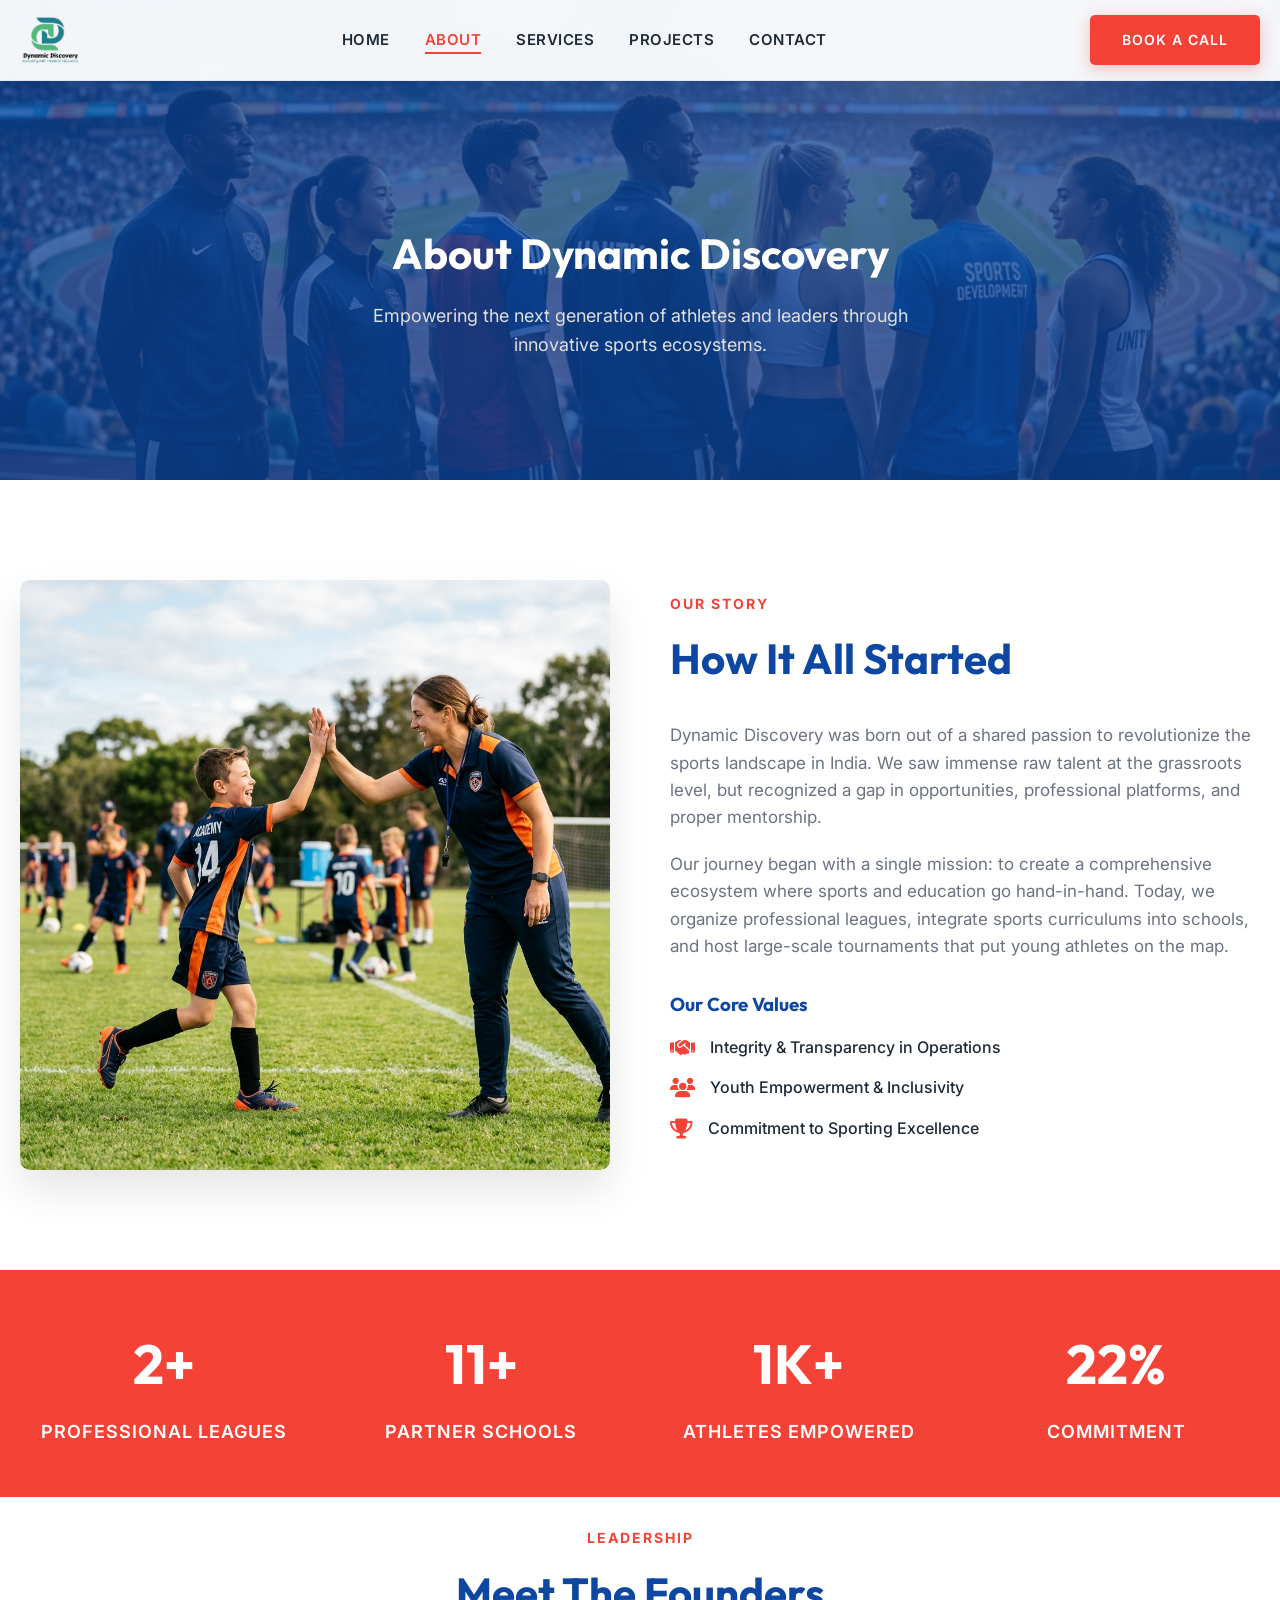
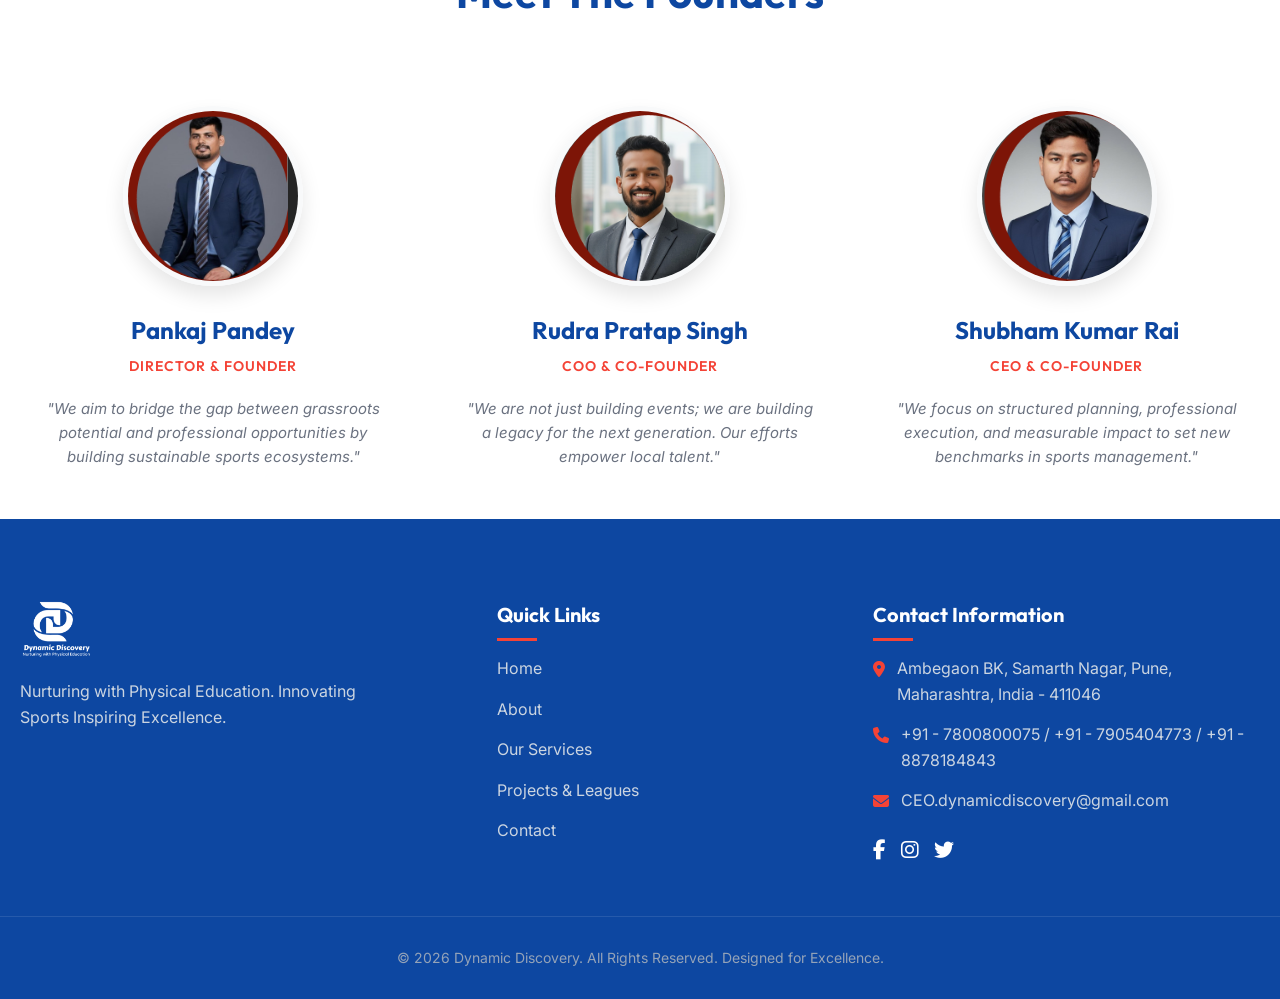
==== about.html @ e7378506 "update" ====
<!DOCTYPE html>
<html lang="en">
<head>
<meta charset="UTF-8">
<meta name="viewport" content="width=device-width, initial-scale=1.0">
<title>About</title>

<link rel="preconnect" href="https://fonts.googleapis.com">
<link rel="preconnect" href="https://fonts.gstatic.com" crossorigin>
<link href="https://fonts.googleapis.com/css2?family=Montserrat:wght@600;700;800&family=Poppins:wght@300;400;500;600;700&display=swap" rel="stylesheet">
<link rel="stylesheet" href="https://cdnjs.cloudflare.com/ajax/libs/font-awesome/6.5.1/css/all.min.css">
<link rel="stylesheet" href="assets/css/style.css">
<link rel="stylesheet" href="assets/css/responsive.css">

<link rel="stylesheet" href="assets/css/about.css">
</head>
<body>


<header class="main-header">
    <div class="container">
        <div class="logo">
            <a href="index.html">
                <img src="assets/images/dynamiclogo.png.png" alt="Dynamic Discovery Logo">
            </a>
        </div>
        <div class="mobile-toggle"><i class="fa-solid fa-bars"></i></div>
        <nav class="navbar">
            <ul>
                <li><a href="index.html">Home</a></li>
                <li><a href="about.html">About</a></li>
                <li><a href="services.html">Services</a></li>
                <li><a href="projects.html">Projects</a></li>
                <li><a href="contact.html">Contact</a></li>
            </ul>
        </nav>

        <div class="header-action">
            <a href="contact.html" class="primary-btn">Book a Call</a>
        </div>

        <div class="mobile-toggle">
            <i class="fa-solid fa-bars"></i>
        </div>
    </div>
</header>


<section class="inner-banner" style="background: url('assets/images/about_hero_bg_1779869001483.png') center/cover no-repeat; position: relative; padding: 220px 0 120px;">
    <div style="position: absolute; top:0; left:0; width:100%; height:100%; background: rgba(13, 71, 161, 0.75);"></div>
    <div class="container" style="position: relative; z-index: 1;">
        <h1 style="color: #fff;">About Dynamic Discovery</h1>
        <p style="color: #e0e0e0; font-size: 18px; max-width: 600px; margin: auto;">Empowering the next generation of athletes and leaders through innovative sports ecosystems.</p>
    </div>
</section>

<section class="dual-section" id="story">
    <div class="container">
        <div class="grid-2">
            <div class="dual-image">
                <img src="assets/images/about_story_1779869288418.png" alt="Our Story">
            </div>
            <div class="dual-content">
                <div class="section-title left">
                    <span>Our Story</span>
                    <h2>How It All Started</h2>
                </div>
                <p>Dynamic Discovery was born out of a shared passion to revolutionize the sports landscape in India. We saw immense raw talent at the grassroots level, but recognized a gap in opportunities, professional platforms, and proper mentorship.</p>
                <p>Our journey began with a single mission: to create a comprehensive ecosystem where sports and education go hand-in-hand. Today, we organize professional leagues, integrate sports curriculums into schools, and host large-scale tournaments that put young athletes on the map.</p>
                
                <h3 style="margin-top: 30px; font-family: 'Outfit', sans-serif; color: var(--secondary); margin-bottom: 15px;">Our Core Values</h3>
                <ul class="list-check">
                    <li><i class="fa-solid fa-handshake"></i> Integrity & Transparency in Operations</li>
                    <li><i class="fa-solid fa-users"></i> Youth Empowerment & Inclusivity</li>
                    <li><i class="fa-solid fa-trophy"></i> Commitment to Sporting Excellence</li>
                </ul>
            </div>
        </div>
    </div>
</section>

<section class="section-padding" style="background: var(--primary); color: #fff;">
    <div class="container">
        <div class="grid-4" style="text-align: center;">
            <div style="padding: 20px;">
                <h2 style="color: #fff; font-size: 55px; margin-bottom: 10px;">10+</h2>
                <p style="font-size: 18px; font-weight: 600; color: #fff; text-transform: uppercase; letter-spacing: 1px;">Professional Leagues</p>
            </div>
            <div style="padding: 20px;">
                <h2 style="color: #fff; font-size: 55px; margin-bottom: 10px;">50+</h2>
                <p style="font-size: 18px; font-weight: 600; color: #fff; text-transform: uppercase; letter-spacing: 1px;">Partner Schools</p>
            </div>
            <div style="padding: 20px;">
                <h2 style="color: #fff; font-size: 55px; margin-bottom: 10px;">5K+</h2>
                <p style="font-size: 18px; font-weight: 600; color: #fff; text-transform: uppercase; letter-spacing: 1px;">Athletes Empowered</p>
            </div>
            <div style="padding: 20px;">
                <h2 style="color: #fff; font-size: 55px; margin-bottom: 10px;">100%</h2>
                <p style="font-size: 18px; font-weight: 600; color: #fff; text-transform: uppercase; letter-spacing: 1px;">Commitment</p>
            </div>
        </div>
    </div>
</section>

<section class="section-padding bg-gray">
    <div class="container">
        <div class="section-title">
            <span>Leadership</span>
            <h2>Meet The Founders</h2>
        </div>
        <div class="grid-3">
            <div class="founder-card">
                <img src="assets/images/pankajpandey.jpg" alt="Pankaj Pandey">
                <h3>Pankaj Pandey</h3>
                <h4>Director & Founder</h4>
                <p>"We aim to bridge the gap between grassroots potential and professional opportunities by building sustainable sports ecosystems."</p>
            </div>
            <div class="founder-card">
                <img src="assets/images/rudrapratapsingh.jpg" alt="Rudra Pratap Singh">
                <h3>Rudra Pratap Singh</h3>
                <h4>COO & Co-Founder</h4>
                <p>"We are not just building events; we are building a legacy for the next generation. Our efforts empower local talent."</p>
            </div>
            <div class="founder-card">
                <img src="assets/images/shubhamkumarrai.jpg" alt="Shubham Kumar Rai">
                <h3>Shubham Kumar Rai</h3>
                <h4>CEO & Co-Founder</h4>
                <p>"We focus on structured planning, professional execution, and measurable impact to set new benchmarks in sports management."</p>
            </div>
        </div>
    </div>
</section>


<footer class="main-footer">
    <div class="container">
        <div class="grid-3">
            <div class="footer-box">
                <img src="assets/images/dynamiclogo.png.png" alt="Dynamic Discovery" style="height: 60px; filter: brightness(0) invert(1); margin-bottom: 20px;">
                <p>Nurturing with Physical Education. Innovating Sports Inspiring Excellence.</p>
            </div>

            <div class="footer-box" style="padding-left: 50px;">
                <h3>Quick Links</h3>
                <ul>
                    <li><a href="index.html">Home</a></li>
                    <li><a href="about.html">About</a></li>
                    <li><a href="services.html">Our Services</a></li>
                    <li><a href="projects.html">Projects & Leagues</a></li>
                    <li><a href="contact.html">Contact</a></li>
                </ul>
            </div>

            <div class="footer-box">
                <h3>Contact Information</h3>
                <p><i class="fa-solid fa-location-dot"></i> Ambegaon BK, Samarth Nagar, Pune, Maharashtra, India - 411046</p>
                <p><i class="fa-solid fa-phone"></i> +91 - 7800800075 / +91 - 7905404773 / +91 - 8878184843</p>
                <p><i class="fa-solid fa-envelope"></i> CEO.dynamicdiscovery@gmail.com</p>

                <div style="display: flex; gap: 15px; margin-top: 20px;">
                    <a href="#" style="color: #fff; font-size: 20px;"><i class="fa-brands fa-facebook-f"></i></a>
                    <a href="#" style="color: #fff; font-size: 20px;"><i class="fa-brands fa-instagram"></i></a>
                    <a href="#" style="color: #fff; font-size: 20px;"><i class="fa-brands fa-twitter"></i></a>
                </div>
            </div>
        </div>
    </div>
    <div class="footer-bottom">
        <p>&copy; 2026 Dynamic Discovery. All Rights Reserved. Designed for Excellence.</p>
    </div>
</footer>

<script src="assets/js/main.js"></script>


</body>
</html>
---- assets/css/style.css ----
@import url('https://fonts.googleapis.com/css2?family=Outfit:wght@300;400;500;600;700;800&family=Inter:wght@300;400;500;600&display=swap');

:root {
    --primary: #f44336; /* Energetic red/orange */
    --secondary: #0d47a1; /* Deep navy */
    --bg-light: #ffffff;
    --bg-gray: #f8f9fa;
    --text-dark: #1f2937;
    --text-muted: #6b7280;
    --border-color: #e5e7eb;
}

* {
    margin: 0;
    padding: 0;
    box-sizing: border-box;
}

body {
    font-family: 'Inter', sans-serif;
    background: var(--bg-light);
    color: var(--text-dark);
    overflow-x: hidden;
    line-height: 1.6;
}

h1, h2, h3, h4, h5, h6 {
    font-family: 'Outfit', sans-serif;
    font-weight: 700;
    color: var(--secondary);
}

a {
    text-decoration: none;
    color: inherit;
    transition: 0.3s;
}

ul {
    list-style: none;
}

img {
    max-width: 100%;
    display: block;
}

.container {
    width: 100%;
    max-width: 1300px;
    margin: auto;
    padding: 0 20px;
}

.section-padding {
    padding: 30px 0;
}

/* Header */
.main-header {
    position: fixed;
    top: 0;
    left: 0;
    width: 100%;
    z-index: 1000;
    padding: 15px 0;
    background: rgba(255, 255, 255, 0.95);
    backdrop-filter: blur(10px);
    border-bottom: 1px solid var(--border-color);
    box-shadow: 0 2px 10px rgba(0,0,0,0.05);
    transition: all 0.3s ease;
}

.main-header .container {
    display: flex;
    justify-content: space-between;
    align-items: center;
}

.logo img {
    height: 50px;
    width: auto;
    max-width: 250px;
    object-fit: contain;
}

.mobile-toggle {
    display: none;
}

.navbar ul {
    display: flex;
    gap: 35px;
}

.navbar ul li a {
    font-size: 15px;
    font-weight: 600;
    text-transform: uppercase;
    letter-spacing: 0.5px;
    color: var(--text-dark);
    position: relative;
    padding-bottom: 5px;
}

.navbar ul li a::after {
    content: '';
    position: absolute;
    bottom: 0;
    left: 0;
    width: 0%;
    height: 2px;
    background: var(--primary);
    transition: 0.3s;
}

.navbar ul li a:hover::after, .navbar ul li a.active::after {
    width: 100%;
}
.navbar ul li a:hover, .navbar ul li a.active {
    color: var(--primary);
}

/* Buttons */
.primary-btn {
    background: var(--primary);
    color: #fff;
    padding: 14px 32px;
    border-radius: 5px;
    display: inline-block;
    font-weight: 600;
    text-transform: uppercase;
    letter-spacing: 1px;
    font-size: 14px;
    box-shadow: 0 4px 15px rgba(244, 67, 54, 0.3);
}
.primary-btn:hover {
    background: #d32f2f;
    transform: translateY(-2px);
    color: #fff;
}

.secondary-btn {
    background: transparent;
    border: 2px solid var(--primary);
    color: var(--primary);
    padding: 12px 32px;
    border-radius: 5px;
    display: inline-block;
    font-weight: 600;
    text-transform: uppercase;
    letter-spacing: 1px;
    font-size: 14px;
}
.secondary-btn:hover {
    background: var(--primary);
    color: #fff;
}

/* Hero Section */
.hero-section {
    min-height: 90vh;
    display: flex;
    align-items: center;
    position: relative;
    padding-top: 80px;
    background: url('../images/sports_banner.png') center/cover no-repeat;
}
.hero-overlay {
    position: absolute;
    top: 0; left: 0; width: 100%; height: 100%;
    background: linear-gradient(to right, rgba(255,255,255,0.98) 0%, rgba(255,255,255,0.75) 45%, transparent 100%);
}

.hero-content {
    position: relative;
    z-index: 1;
    max-width: 650px;
    animation: fadeInUp 1s ease;
}

.hero-content .subtitle {
    color: var(--primary);
    font-size: 14px;
    letter-spacing: 2px;
    text-transform: uppercase;
    font-weight: 700;
    margin-bottom: 15px;
    display: block;
}

.hero-content h1 {
    font-size: 65px;
    line-height: 1.1;
    margin-bottom: 25px;
    color: var(--secondary);
}

.hero-content p {
    font-size: 18px;
    color: var(--text-dark);
    margin-bottom: 35px;
    font-weight: 400;
}

.hero-buttons {
    display: flex;
    gap: 15px;
}

/* Marquee Section */
.marquee-container {
    background: var(--secondary);
    color: #fff;
    padding: 20px 0;
    overflow: hidden;
    display: flex;
    white-space: nowrap;
    position: relative;
}
.marquee-content {
    display: flex;
    animation: marqueeScroll 20s linear infinite;
    align-items: center;
}
.marquee-content span {
    font-size: 20px;
    font-family: 'Outfit', sans-serif;
    font-weight: 600;
    text-transform: uppercase;
    margin: 0 30px;
    display: flex;
    align-items: center;
}
.marquee-content span::after {
    content: '•';
    color: var(--primary);
    margin-left: 60px;
    font-size: 30px;
    line-height: 0;
}
@keyframes marqueeScroll {
    0% { transform: translateX(0); }
    100% { transform: translateX(-50%); }
}

/* Section Titles */
.section-title {
    text-align: center;
    margin-bottom: 60px;
}
.section-title.left {
    text-align: left;
    margin-bottom: 30px;
}
.section-title span {
    color: var(--primary);
    font-size: 14px;
    text-transform: uppercase;
    letter-spacing: 2px;
    font-weight: 700;
    display: block;
    margin-bottom: 10px;
}
.section-title h2 {
    font-size: 42px;
    color: var(--secondary);
}

/* Grids */
.grid-2 { display: grid; grid-template-columns: 1fr 1fr; gap: 60px; align-items: center; }
.grid-3 { display: grid; grid-template-columns: repeat(3, 1fr); gap: 40px; }
.grid-4 { display: grid; grid-template-columns: repeat(4, 1fr); gap: 30px; }

/* Dual Container Styling (Alternating) */
.dual-section {
    padding: 100px 0;
}
.dual-section.bg-gray {
    background: var(--bg-gray);
}
.dual-content p {
    color: var(--text-muted);
    font-size: 17px;
    margin-bottom: 20px;
}
.dual-image img {
    border-radius: 10px;
    box-shadow: 0 20px 40px rgba(0,0,0,0.1);
    transition: 0.4s;
}
.dual-image img:hover {
    transform: scale(1.02);
}
.list-check li {
    margin-bottom: 15px;
    font-size: 16px;
    display: flex;
    align-items: center;
    gap: 15px;
    color: var(--text-dark);
    font-weight: 500;
}
.list-check li i {
    color: var(--primary);
    font-size: 20px;
}

/* Cards (Events & Services) */
.service-card {
    background: #fff;
    padding: 40px 30px;
    border-radius: 10px;
    border: 1px solid var(--border-color);
    text-align: center;
    transition: 0.3s;
}
.service-card:hover {
    box-shadow: 0 15px 30px rgba(0,0,0,0.08);
    transform: translateY(-5px);
    border-color: transparent;
}
.service-card i {
    font-size: 45px;
    color: var(--primary);
    margin-bottom: 25px;
}
.service-card h3 {
    font-size: 22px;
    margin-bottom: 15px;
}
.service-card p {
    color: var(--text-muted);
    font-size: 15px;
}

/* Event / Project Cards */
.event-card {
    background: #fff;
    border-radius: 10px;
    overflow: hidden;
    box-shadow: 0 10px 20px rgba(0,0,0,0.05);
    transition: 0.3s;
    display: flex;
    flex-direction: column;
}
.event-card:hover {
    box-shadow: 0 15px 35px rgba(0,0,0,0.1);
    transform: translateY(-5px);
}
.event-img {
    height: 250px;
    width: 100%;
    object-fit: cover;
}
.event-content {
    padding: 30px;
    border: 1px solid var(--border-color);
    border-top: none;
    border-radius: 0 0 10px 10px;
    flex-grow: 1;
}
.tag-badge {
    display: inline-block;
    padding: 5px 15px;
    background: rgba(244, 67, 54, 0.1);
    color: var(--primary);
    border-radius: 50px;
    font-size: 12px;
    font-weight: 700;
    text-transform: uppercase;
    margin-bottom: 15px;
}
.event-content h3 {
    font-size: 22px;
    margin-bottom: 10px;
}
.event-content p {
    color: var(--text-muted);
    font-size: 15px;
}

/* Founders */
.founder-card {
    text-align: center;
    transition: 0.3s ease;
    padding: 20px;
    border-radius: 15px;
}
.founder-card:hover {
    background: #ffffff;
    box-shadow: 0 15px 35px rgba(0,0,0,0.05);
    transform: translateY(-5px);
}
.founder-card img {
    width: 180px;
    height: 180px;
    border-radius: 50%;
    object-fit: cover;
    margin: 0 auto 25px;
    border: 5px solid var(--bg-gray);
    box-shadow: 0 10px 20px rgba(0,0,0,0.1);
    transition: all 0.4s cubic-bezier(0.175, 0.885, 0.32, 1.275);
}
.founder-card:hover img {
    transform: scale(1.1);
    border-color: var(--primary);
    box-shadow: 0 15px 30px rgba(244, 67, 54, 0.2);
}
.founder-card h3 {
    font-size: 24px;
    margin-bottom: 5px;
}
.founder-card h4 {
    color: var(--primary);
    font-size: 14px;
    text-transform: uppercase;
    letter-spacing: 1px;
    margin-bottom: 20px;
    font-weight: 600;
}
.founder-card p {
    font-size: 15px;
    color: var(--text-muted);
    font-style: italic;
}

/* Footer */
.main-footer {
    background: var(--secondary);
    color: #fff;
    padding: 80px 0 30px;
}
.footer-box h3 {
    font-size: 20px;
    color: #fff;
    margin-bottom: 25px;
    position: relative;
    display: inline-block;
}
.footer-box h3::after {
    content: '';
    position: absolute;
    bottom: -10px;
    left: 0;
    width: 40px;
    height: 3px;
    background: var(--primary);
}
.footer-box p {
    color: #cbd5e1;
    margin-bottom: 15px;
    display: flex;
    align-items: flex-start;
    gap: 12px;
}
.footer-box p i {
    color: var(--primary);
    margin-top: 5px;
}
.footer-box ul li {
    margin-bottom: 15px;
}
.footer-box ul li a {
    color: #cbd5e1;
}
.footer-box ul li a:hover {
    color: var(--primary);
    padding-left: 5px;
}

/* Newsletter Input */
.newsletter-input {
    display: flex;
    margin-top: 20px;
}
.newsletter-input input {
    width: 100%;
    padding: 12px 15px;
    border: none;
    border-radius: 5px 0 0 5px;
    font-family: inherit;
    outline: none;
}
.newsletter-input button {
    background: var(--primary);
    color: #fff;
    border: none;
    padding: 0 20px;
    border-radius: 0 5px 5px 0;
    cursor: pointer;
    font-weight: 600;
    transition: 0.3s;
}
.newsletter-input button:hover {
    background: #d32f2f;
}

.footer-bottom {
    text-align: center;
    padding-top: 30px;
    margin-top: 50px;
    border-top: 1px solid rgba(255,255,255,0.1);
    color: #94a3b8;
    font-size: 14px;
}

/* Inner Banner */
.inner-banner {
    padding: 180px 0 0px;
    background: var(--bg-gray);
    text-align: center;
}
.inner-banner h1 {
    font-size: 55px;
    color: var(--secondary);
    margin-bottom: 15px;
}
.inner-banner p {
    color: var(--text-muted);
    font-size: 18px;
    max-width: 600px;
    margin: 0 auto;
}

/* Contact Page Enhancements */
.form-control {
    width: 100%;
    padding: 15px 20px;
    background: #fff;
    border: 1px solid var(--border-color);
    border-radius: 5px;
    color: var(--text-dark);
    font-family: inherit;
    font-size: 15px;
    transition: 0.3s;
}
.form-control:focus {
    outline: none;
    border-color: var(--primary);
    box-shadow: 0 0 0 3px rgba(244, 67, 54, 0.1);
}

@keyframes fadeInUp {
    from { opacity: 0; transform: translateY(30px); }
    to { opacity: 1; transform: translateY(0); }
}
---- assets/css/responsive.css ----
/* Large Desktops */
@media (min-width: 1920px) {
    .container {
        max-width: 1600px;
    }
    .hero-content h1 {
        font-size: 95px;
    }
}

/* Laptops & Small Desktops */
@media (max-width: 1366px) {
    .hero-content h1 {
        font-size: 60px;
    }
    .section-title h2,
    .about-content h2,
    .inner-banner h1 {
        font-size: 42px;
    }
}

/* Tablets (iPad Pro / iPad) */
@media (max-width: 1024px) {
    .grid-4, .grid-3 {
        grid-template-columns: repeat(2, 1fr);
    }
    .grid-2 {
        gap: 30px;
    }
    .hero-content h1 {
        font-size: 50px;
    }
    .dual-section {
        padding: 60px 0;
    }
    .footer-box {
        padding-left: 0 !important;
    }
    /* Let header stack if it runs out of space */
    .navbar ul {
        gap: 20px;
    }
}

/* Mobile & Small Tablets */
@media (max-width: 768px) {
    .grid-4, .grid-3, .grid-2 {
        grid-template-columns: 1fr;
    }
    .dual-image {
        order: -1;
        margin-bottom: 30px;
    }
    .main-header .container {
        flex-direction: row;
        justify-content: space-between;
        align-items: center;
        flex-wrap: wrap;
    }
    .mobile-toggle {
        display: block;
        font-size: 24px;
        cursor: pointer;
        color: var(--secondary);
        order: 3;
    }
    .header-action {
        display: block;
        order: 2;
        margin-left: auto;
        margin-right: 20px;
    }
    .header-action .primary-btn {
        padding: 8px 16px;
        font-size: 12px;
    }
    .navbar {
        display: none;
        width: 100%;
        background: #ffffff;
        box-shadow: 0 10px 15px rgba(0,0,0,0.05);
        padding: 20px 0;
        position: absolute;
        top: 100%;
        left: 0;
    }
    .navbar.show {
        display: block;
    }
    .navbar ul {
        flex-direction: column;
        align-items: center;
        gap: 20px;
    }
    .hero-content h1 {
        font-size: 42px;
    }
    .hero-buttons {
        flex-direction: column;
    }
    .section-padding, .dual-section {
        padding: 50px 0;
    }
    .footer-box {
        text-align: center;
        margin-bottom: 30px;
    }
    .footer-box ul li {
        text-align: center;
    }
    .footer-box p {
        justify-content: center;
    }
    .footer-box div[style*="display: flex"] {
        justify-content: center;
    }
}

/* Small Mobile */
@media (max-width: 480px) {
    .hero-content h1 {
        font-size: 32px;
    }
    .section-title h2,
    .about-content h2,
    .inner-banner h1 {
        font-size: 28px;
    }
    .hero-content p {
        font-size: 16px;
    }
    .primary-btn,
    .secondary-btn {
        width: 100%;
        text-align: center;
    }
}

/* Very Small Mobile */
@media (max-width: 364px) {
    .hero-content h1 {
        font-size: 26px;
    }
}
---- assets/css/about.css ----
/* ==========================================
   ABOUT PAGE STYLING
   ========================================== */

/* About Hero Banner Enhancement */
.about-hero-banner {
    position: relative;
    padding: 220px 0 120px;
    background-size: cover;
    background-position: center;
}

.about-hero-banner .overlay {
    position: absolute;
    top: 0;
    left: 0;
    width: 100%;
    height: 100%;
    background: rgba(13, 71, 161, 0.75);
}

/* ==========================================
   STATS COUNTER SECTION
   ========================================== */
.stats-section {
    background: var(--primary);
    color: #fff;
}

.stats-section h2 {
    color: #fff;
    font-size: 55px;
    margin-bottom: 10px;
    transition: transform 0.3s ease;
}

.stats-section p {
    font-size: 18px;
    font-weight: 600;
    color: #fff;
    text-transform: uppercase;
    letter-spacing: 1px;
}

.stats-section .grid-4 > div:hover h2 {
    transform: scale(1.15);
}

/* Counter Animation */
.counter-number {
    font-family: 'Outfit', sans-serif;
    font-weight: 800;
    font-size: 55px;
    color: #fff;
    display: inline-block;
}

.counter-number.animated {
    animation: counterPulse 0.5s ease;
}

@keyframes counterPulse {
    0% { transform: scale(1); }
    50% { transform: scale(1.1); }
    100% { transform: scale(1); }
}

/* ==========================================
   FOUNDER CARDS ENHANCEMENTS
   ========================================== */
.founder-card {
    transition: all 0.4s ease;
}

.founder-card:hover {
    background: #ffffff;
    box-shadow: 0 20px 40px rgba(0,0,0,0.08);
    transform: translateY(-8px);
}

/* ==========================================
   ABOUT PAGE - RESPONSIVE
   ========================================== */
@media (max-width: 768px) {
    .stats-section h2,
    .counter-number {
        font-size: 40px;
    }
    .stats-section p {
        font-size: 14px;
    }
}

@media (max-width: 480px) {
    .stats-section h2,
    .counter-number {
        font-size: 32px;
    }
}
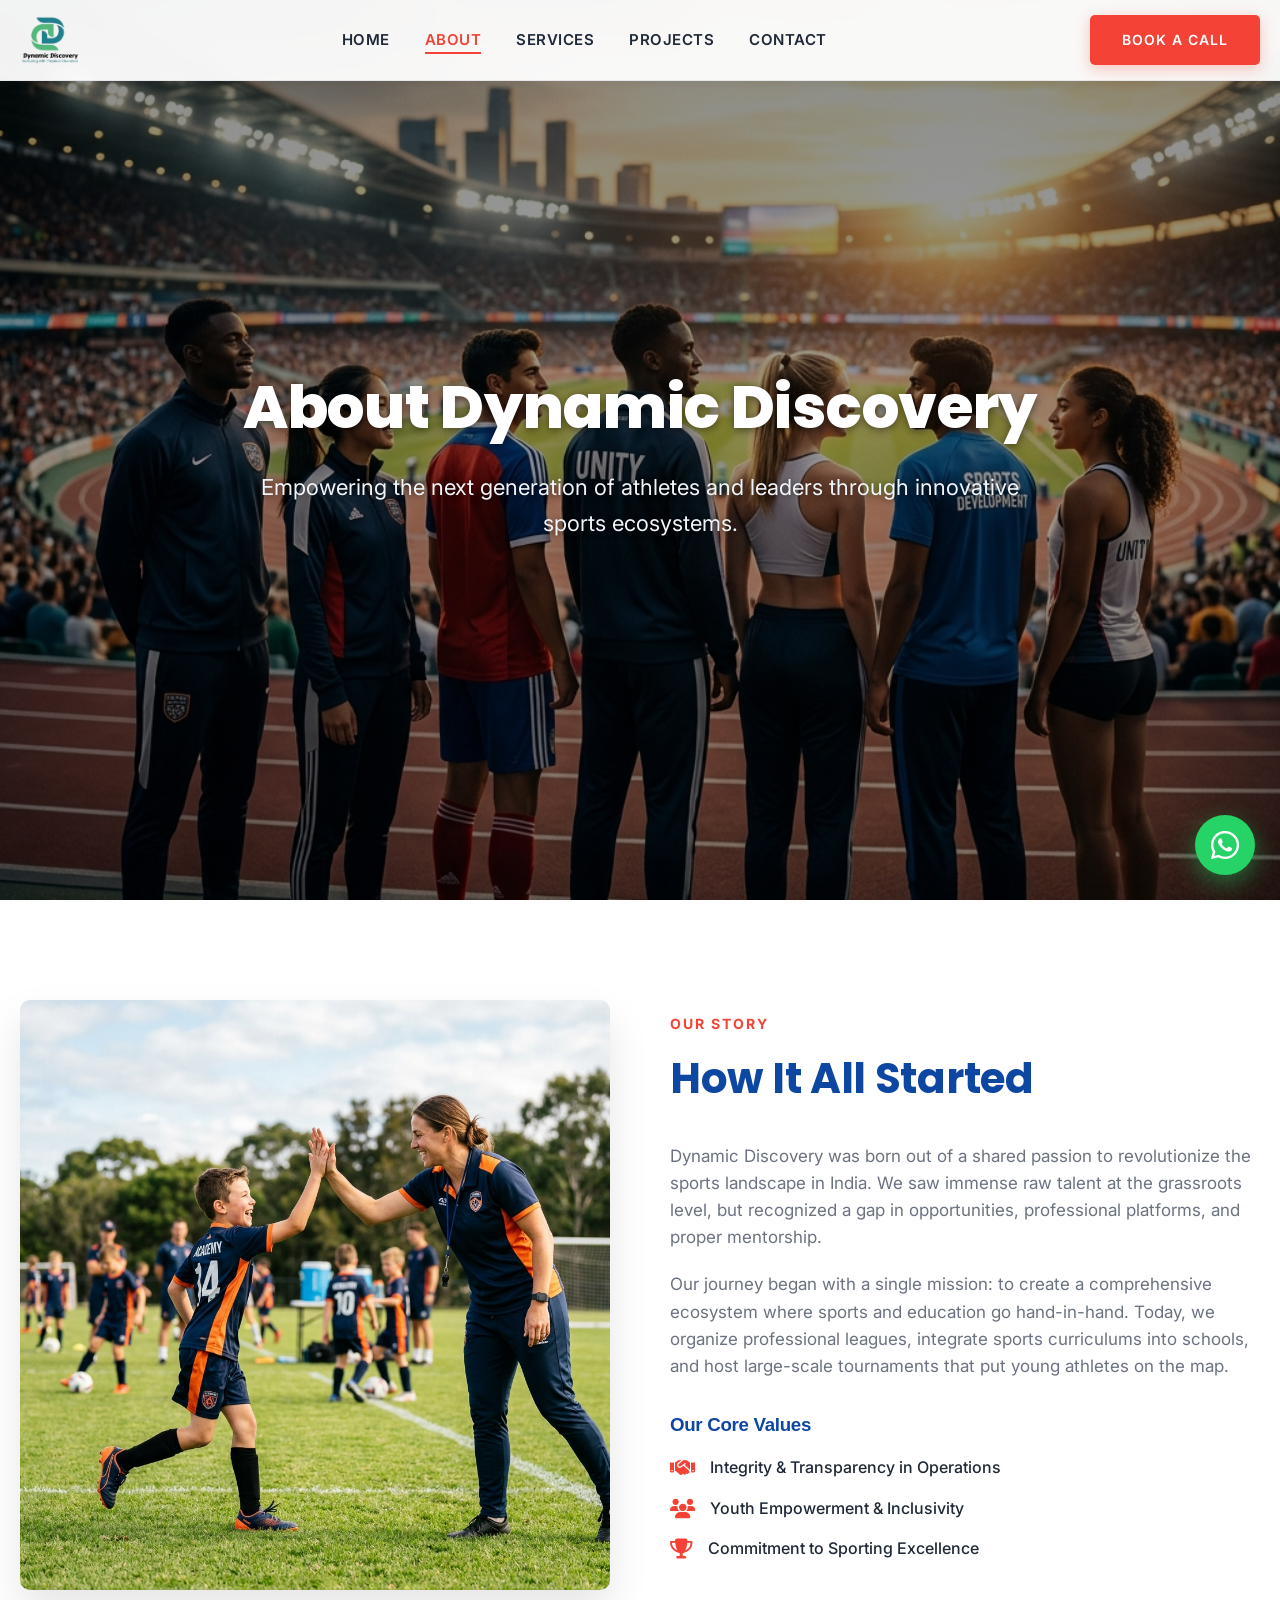
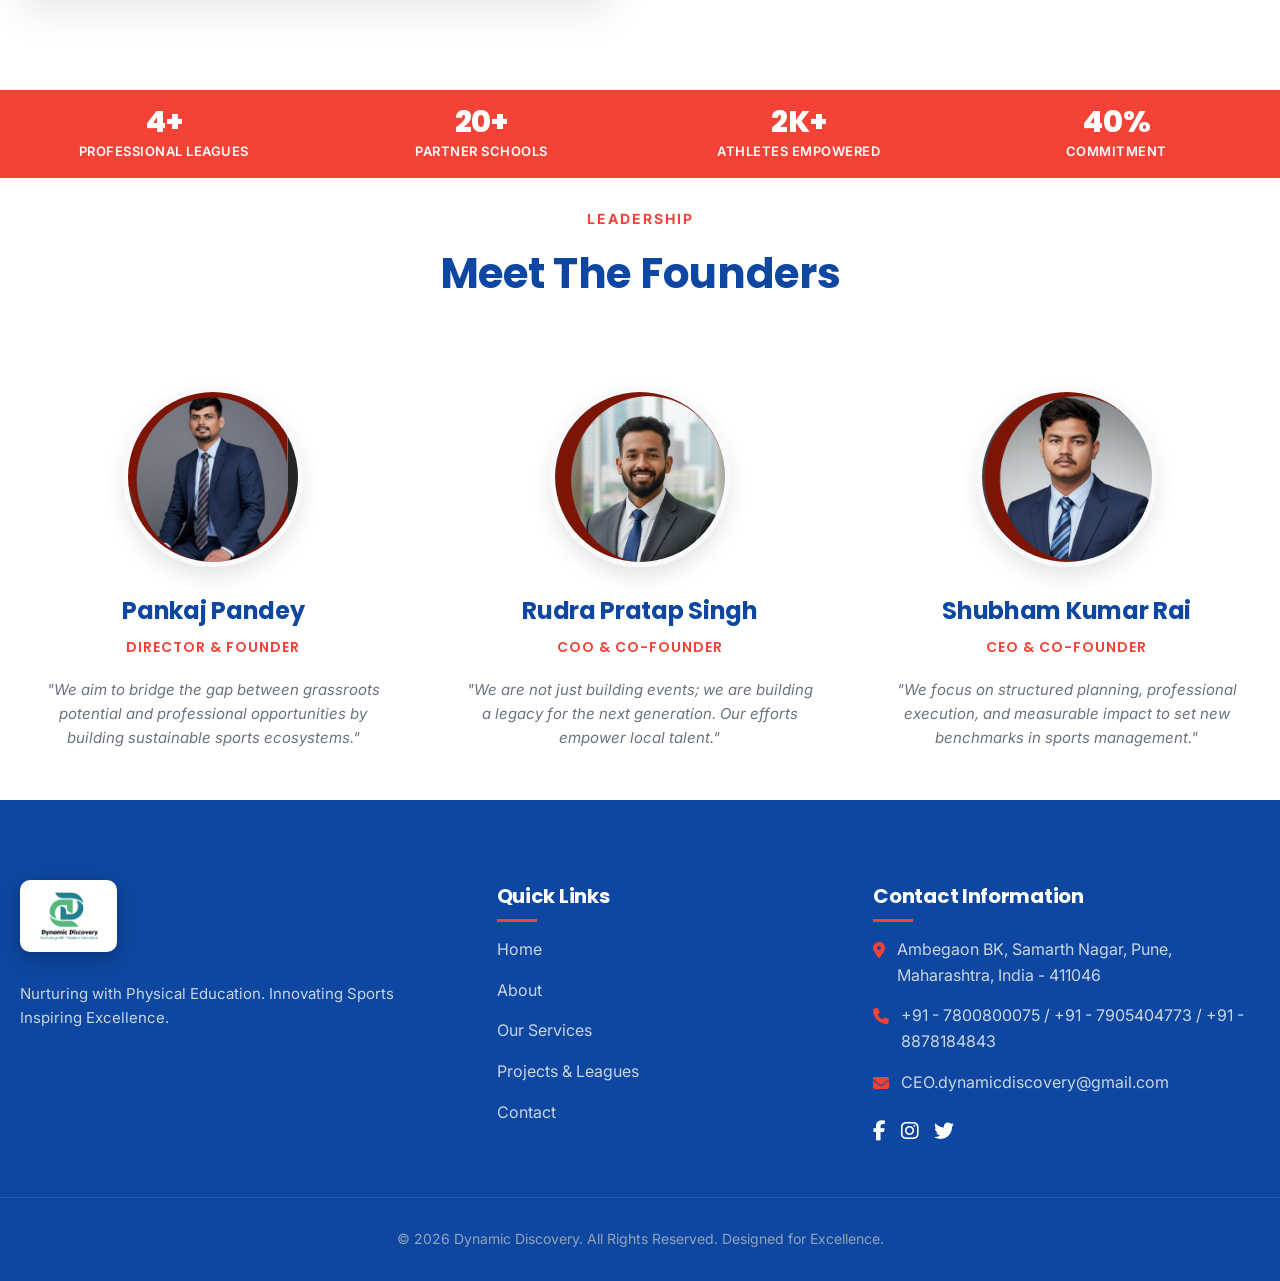
==== commit 27930ce7: "update" ====
--- a/about.html
+++ b/about.html
@@ -7,7 +7,7 @@
 
 <link rel="preconnect" href="https://fonts.googleapis.com">
 <link rel="preconnect" href="https://fonts.gstatic.com" crossorigin>
-<link href="https://fonts.googleapis.com/css2?family=Montserrat:wght@600;700;800&family=Poppins:wght@300;400;500;600;700&display=swap" rel="stylesheet">
+<link href="https://fonts.googleapis.com/css2?family=Poppins:wght@400;500;600;700;800;900&family=Inter:wght@300;400;500;600;700&display=swap" rel="stylesheet">
 <link rel="stylesheet" href="https://cdnjs.cloudflare.com/ajax/libs/font-awesome/6.5.1/css/all.min.css">
 <link rel="stylesheet" href="assets/css/style.css">
 <link rel="stylesheet" href="assets/css/responsive.css">
@@ -46,11 +46,11 @@
 </header>
 
 
-<section class="inner-banner" style="background: url('assets/images/about_hero_bg_1779869001483.png') center/cover no-repeat; position: relative; padding: 220px 0 120px;">
-    <div style="position: absolute; top:0; left:0; width:100%; height:100%; background: rgba(13, 71, 161, 0.75);"></div>
-    <div class="container" style="position: relative; z-index: 1;">
-        <h1 style="color: #fff;">About Dynamic Discovery</h1>
-        <p style="color: #e0e0e0; font-size: 18px; max-width: 600px; margin: auto;">Empowering the next generation of athletes and leaders through innovative sports ecosystems.</p>
+<section class="inner-banner" style="background: url('assets/images/about_hero_bg_1779869001483.png') center/cover no-repeat; position: relative; width: 100%; min-height: 100vh; display: flex; align-items: center; justify-content: center;">
+    <div style="position: absolute; inset: 0; background: linear-gradient(to bottom, rgba(0,0,0,0.45) 0%, rgba(0,0,0,0.3) 100%);"></div>
+    <div class="container" style="position: relative; z-index: 1; text-align: center;">
+        <h1 style="color: #ffffff; font-size: 60px; font-weight: 800; text-shadow: 0 2px 10px rgba(0,0,0,0.5);">About Dynamic Discovery</h1>
+        <p style="color: #f1f5f9; font-size: 22px; max-width: 800px; margin: 15px auto 0; text-shadow: 0 1px 6px rgba(0,0,0,0.5); line-height: 1.6;">Empowering the next generation of athletes and leaders through innovative sports ecosystems.</p>
     </div>
 </section>
 
@@ -79,24 +79,25 @@
     </div>
 </section>
 
-<section class="section-padding" style="background: var(--primary); color: #fff;">
+<!-- Stats Bar (Compact Slim Red Strip with Auto Counter) -->
+<section class="stats-section" style="padding: 14px 0; background: var(--primary); color: #ffffff;">
     <div class="container">
-        <div class="grid-4" style="text-align: center;">
-            <div style="padding: 20px;">
-                <h2 style="color: #fff; font-size: 55px; margin-bottom: 10px;">10+</h2>
-                <p style="font-size: 18px; font-weight: 600; color: #fff; text-transform: uppercase; letter-spacing: 1px;">Professional Leagues</p>
+        <div class="grid-4" style="text-align: center; align-items: center;">
+            <div style="padding: 2px 0;">
+                <h2 data-target="10+" style="color: #ffffff; font-size: 30px; margin: 0; font-weight: 800; font-family: 'Poppins', sans-serif; line-height: 1.1;">0+</h2>
+                <p style="font-size: 13px; font-weight: 600; color: #ffffff; text-transform: uppercase; letter-spacing: 0.5px; margin-top: 2px;">Professional Leagues</p>
             </div>
-            <div style="padding: 20px;">
-                <h2 style="color: #fff; font-size: 55px; margin-bottom: 10px;">50+</h2>
-                <p style="font-size: 18px; font-weight: 600; color: #fff; text-transform: uppercase; letter-spacing: 1px;">Partner Schools</p>
+            <div style="padding: 2px 0;">
+                <h2 data-target="50+" style="color: #ffffff; font-size: 30px; margin: 0; font-weight: 800; font-family: 'Poppins', sans-serif; line-height: 1.1;">0+</h2>
+                <p style="font-size: 13px; font-weight: 600; color: #ffffff; text-transform: uppercase; letter-spacing: 0.5px; margin-top: 2px;">Partner Schools</p>
             </div>
-            <div style="padding: 20px;">
-                <h2 style="color: #fff; font-size: 55px; margin-bottom: 10px;">5K+</h2>
-                <p style="font-size: 18px; font-weight: 600; color: #fff; text-transform: uppercase; letter-spacing: 1px;">Athletes Empowered</p>
+            <div style="padding: 2px 0;">
+                <h2 data-target="5K+" style="color: #ffffff; font-size: 30px; margin: 0; font-weight: 800; font-family: 'Poppins', sans-serif; line-height: 1.1;">0K+</h2>
+                <p style="font-size: 13px; font-weight: 600; color: #ffffff; text-transform: uppercase; letter-spacing: 0.5px; margin-top: 2px;">Athletes Empowered</p>
             </div>
-            <div style="padding: 20px;">
-                <h2 style="color: #fff; font-size: 55px; margin-bottom: 10px;">100%</h2>
-                <p style="font-size: 18px; font-weight: 600; color: #fff; text-transform: uppercase; letter-spacing: 1px;">Commitment</p>
+            <div style="padding: 2px 0;">
+                <h2 data-target="100%" style="color: #ffffff; font-size: 30px; margin: 0; font-weight: 800; font-family: 'Poppins', sans-serif; line-height: 1.1;">0%</h2>
+                <p style="font-size: 13px; font-weight: 600; color: #ffffff; text-transform: uppercase; letter-spacing: 0.5px; margin-top: 2px;">Commitment</p>
             </div>
         </div>
     </div>
@@ -136,8 +137,10 @@
     <div class="container">
         <div class="grid-3">
             <div class="footer-box">
-                <img src="assets/images/dynamiclogo.png.png" alt="Dynamic Discovery" style="height: 60px; filter: brightness(0) invert(1); margin-bottom: 20px;">
-                <p>Nurturing with Physical Education. Innovating Sports Inspiring Excellence.</p>
+                <div class="footer-logo-box">
+                    <img src="assets/images/dynamiclogo.png.png" alt="Dynamic Discovery Logo">
+                </div>
+                <p style="display: block; color: #cbd5e1; font-size: 15px; line-height: 1.6;">Nurturing with Physical Education. Innovating Sports Inspiring Excellence.</p>
             </div>
 
             <div class="footer-box" style="padding-left: 50px;">
@@ -172,6 +175,10 @@
 
 <script src="assets/js/main.js"></script>
 
+<!-- Floating WhatsApp Button -->
+<a href="https://wa.me/qr/GG3N3EUP7WODK1" target="_blank" class="whatsapp-float" aria-label="Chat on WhatsApp">
+    <i class="fa-brands fa-whatsapp"></i>
+</a>
 
 </body>
 </html>
--- a/assets/css/style.css
+++ b/assets/css/style.css
@@ -1,4 +1,4 @@
-@import url('https://fonts.googleapis.com/css2?family=Outfit:wght@300;400;500;600;700;800&family=Inter:wght@300;400;500;600&display=swap');
+@import url('https://fonts.googleapis.com/css2?family=Poppins:wght@400;500;600;700;800;900&family=Inter:wght@300;400;500;600;700&display=swap');
 
 :root {
     --primary: #f44336; /* Energetic red/orange */
@@ -25,9 +25,10 @@
 }
 
 h1, h2, h3, h4, h5, h6 {
-    font-family: 'Outfit', sans-serif;
+    font-family: 'Poppins', sans-serif;
     font-weight: 700;
     color: var(--secondary);
+    letter-spacing: -0.3px;
 }
 
 a {
@@ -159,23 +160,25 @@
 
 /* Hero Section */
 .hero-section {
-    min-height: 90vh;
-    display: flex;
-    align-items: center;
-    position: relative;
-    padding-top: 80px;
+    min-height: 85vh;
+    display: flex;
+    align-items: center;
+    position: relative;
+    padding: 150px 0 100px;
     background: url('../images/sports_banner.png') center/cover no-repeat;
+    overflow: hidden;
 }
 .hero-overlay {
     position: absolute;
     top: 0; left: 0; width: 100%; height: 100%;
-    background: linear-gradient(to right, rgba(255,255,255,0.98) 0%, rgba(255,255,255,0.75) 45%, transparent 100%);
+    background: linear-gradient(to right, rgba(255,255,255,0.98) 0%, rgba(255,255,255,0.85) 50%, rgba(13,71,161,0.2) 100%);
+    z-index: 1;
 }
 
 .hero-content {
     position: relative;
-    z-index: 1;
-    max-width: 650px;
+    z-index: 2;
+    max-width: 820px;
     animation: fadeInUp 1s ease;
 }
 
@@ -190,17 +193,18 @@
 }
 
 .hero-content h1 {
-    font-size: 65px;
-    line-height: 1.1;
-    margin-bottom: 25px;
+    font-size: 54px;
+    line-height: 1.2;
+    margin-bottom: 20px;
     color: var(--secondary);
 }
 
 .hero-content p {
     font-size: 18px;
     color: var(--text-dark);
-    margin-bottom: 35px;
+    margin-bottom: 30px;
     font-weight: 400;
+    max-width: 720px;
 }
 
 .hero-buttons {
@@ -310,59 +314,91 @@
 .service-card {
     background: #fff;
     padding: 40px 30px;
-    border-radius: 10px;
+    border-radius: 14px;
     border: 1px solid var(--border-color);
     text-align: center;
-    transition: 0.3s;
+    transition: transform 0.4s cubic-bezier(0.165, 0.84, 0.44, 1), box-shadow 0.4s cubic-bezier(0.165, 0.84, 0.44, 1), border-color 0.4s ease;
+    position: relative;
+    overflow: hidden;
+}
+.service-card::before {
+    content: '';
+    position: absolute;
+    top: 0;
+    left: 0;
+    width: 100%;
+    height: 4px;
+    background: linear-gradient(90deg, var(--primary), var(--secondary));
+    transform: scaleX(0);
+    transform-origin: left;
+    transition: transform 0.4s ease;
+}
+.service-card:hover::before {
+    transform: scaleX(1);
 }
 .service-card:hover {
-    box-shadow: 0 15px 30px rgba(0,0,0,0.08);
-    transform: translateY(-5px);
-    border-color: transparent;
+    box-shadow: 0 20px 40px rgba(13, 71, 161, 0.12), 0 8px 20px rgba(244, 67, 54, 0.1);
+    transform: translateY(-12px) scale(1.02);
+    border-color: rgba(244, 67, 54, 0.3);
 }
 .service-card i {
-    font-size: 45px;
+    font-size: 48px;
     color: var(--primary);
     margin-bottom: 25px;
+    display: inline-block;
+    transition: transform 0.4s cubic-bezier(0.34, 1.56, 0.64, 1), color 0.3s ease;
+}
+.service-card:hover i {
+    transform: scale(1.2) rotate(-8deg);
 }
 .service-card h3 {
     font-size: 22px;
     margin-bottom: 15px;
+    transition: color 0.3s ease;
+}
+.service-card:hover h3 {
+    color: var(--primary);
 }
 .service-card p {
     color: var(--text-muted);
     font-size: 15px;
+    line-height: 1.6;
 }
 
 /* Event / Project Cards */
 .event-card {
     background: #fff;
-    border-radius: 10px;
+    border-radius: 14px;
     overflow: hidden;
-    box-shadow: 0 10px 20px rgba(0,0,0,0.05);
-    transition: 0.3s;
+    box-shadow: 0 10px 25px rgba(0,0,0,0.06);
+    border: 1px solid var(--border-color);
+    transition: transform 0.4s cubic-bezier(0.165, 0.84, 0.44, 1), box-shadow 0.4s cubic-bezier(0.165, 0.84, 0.44, 1), border-color 0.4s ease;
     display: flex;
     flex-direction: column;
 }
 .event-card:hover {
-    box-shadow: 0 15px 35px rgba(0,0,0,0.1);
-    transform: translateY(-5px);
+    box-shadow: 0 25px 45px rgba(13, 71, 161, 0.16), 0 10px 20px rgba(244, 67, 54, 0.1);
+    transform: translateY(-10px) scale(1.015);
+    border-color: rgba(244, 67, 54, 0.35);
 }
 .event-img {
     height: 250px;
     width: 100%;
     object-fit: cover;
+    transition: transform 0.6s cubic-bezier(0.165, 0.84, 0.44, 1);
+}
+.event-card:hover .event-img {
+    transform: scale(1.08);
 }
 .event-content {
     padding: 30px;
-    border: 1px solid var(--border-color);
     border-top: none;
-    border-radius: 0 0 10px 10px;
+    border-radius: 0 0 14px 14px;
     flex-grow: 1;
 }
 .tag-badge {
     display: inline-block;
-    padding: 5px 15px;
+    padding: 6px 16px;
     background: rgba(244, 67, 54, 0.1);
     color: var(--primary);
     border-radius: 50px;
@@ -370,10 +406,18 @@
     font-weight: 700;
     text-transform: uppercase;
     margin-bottom: 15px;
+    transition: transform 0.3s ease, background-color 0.3s ease;
+}
+.event-card:hover .tag-badge {
+    transform: translateY(-2px);
 }
 .event-content h3 {
     font-size: 22px;
     margin-bottom: 10px;
+    transition: color 0.3s ease;
+}
+.event-card:hover .event-content h3 {
+    color: var(--primary);
 }
 .event-content p {
     color: var(--text-muted);
@@ -431,6 +475,26 @@
     color: #fff;
     padding: 80px 0 30px;
 }
+.footer-logo-box {
+    background: #ffffff;
+    padding: 10px 18px;
+    border-radius: 10px;
+    display: inline-block;
+    margin-bottom: 22px;
+    box-shadow: 0 6px 20px rgba(0, 0, 0, 0.25);
+    transition: transform 0.3s ease, box-shadow 0.3s ease;
+}
+.footer-logo-box:hover {
+    transform: translateY(-3px);
+    box-shadow: 0 10px 25px rgba(0, 0, 0, 0.35);
+}
+.footer-logo-box img {
+    height: 52px;
+    width: auto;
+    max-width: 240px;
+    display: block;
+    object-fit: contain;
+}
 .footer-box h3 {
     font-size: 20px;
     color: #fff;
@@ -507,20 +571,32 @@
 
 /* Inner Banner */
 .inner-banner {
-    padding: 180px 0 0px;
-    background: var(--bg-gray);
+    min-height: 100vh;
+    width: 100%;
+    padding: 120px 0;
+    position: relative;
+    display: flex;
+    align-items: center;
+    justify-content: center;
+    background-size: cover;
+    background-position: center;
+    background-repeat: no-repeat;
     text-align: center;
 }
 .inner-banner h1 {
-    font-size: 55px;
-    color: var(--secondary);
+    font-size: 56px;
+    font-weight: 800;
+    color: #ffffff;
     margin-bottom: 15px;
+    text-shadow: 0 2px 10px rgba(0,0,0,0.5);
 }
 .inner-banner p {
-    color: var(--text-muted);
-    font-size: 18px;
-    max-width: 600px;
+    color: #f1f5f9;
+    font-size: 20px;
+    max-width: 750px;
     margin: 0 auto;
+    text-shadow: 0 1px 6px rgba(0,0,0,0.5);
+    line-height: 1.6;
 }
 
 /* Contact Page Enhancements */
@@ -545,3 +621,142 @@
     from { opacity: 0; transform: translateY(30px); }
     to { opacity: 1; transform: translateY(0); }
 }
+
+/* Floating Bottom-Right WhatsApp Button */
+.whatsapp-float {
+    position: fixed;
+    bottom: 25px;
+    right: 25px;
+    width: 60px;
+    height: 60px;
+    background-color: #25d366;
+    color: #ffffff;
+    border-radius: 50px;
+    text-align: center;
+    font-size: 32px;
+    box-shadow: 0 8px 25px rgba(37, 211, 102, 0.45);
+    z-index: 9999;
+    display: flex;
+    align-items: center;
+    justify-content: center;
+    transition: transform 0.3s ease, box-shadow 0.3s ease;
+    animation: whatsappPulse 2s infinite;
+    text-decoration: none;
+}
+.whatsapp-float:hover {
+    transform: scale(1.12);
+    box-shadow: 0 12px 30px rgba(37, 211, 102, 0.6);
+    color: #ffffff;
+}
+@keyframes whatsappPulse {
+    0% {
+        box-shadow: 0 0 0 0 rgba(37, 211, 102, 0.7);
+    }
+    70% {
+        box-shadow: 0 0 0 15px rgba(37, 211, 102, 0);
+    }
+    100% {
+        box-shadow: 0 0 0 0 rgba(37, 211, 102, 0);
+    }
+}
+
+/* Video Showcase Section */
+.video-showcase-wrapper {
+    position: relative;
+    border-radius: 16px;
+    overflow: hidden;
+    box-shadow: 0 20px 45px rgba(13, 71, 161, 0.18);
+    border: 3px solid rgba(13, 71, 161, 0.12);
+    background: #000;
+    max-width: 900px;
+    margin: 0 auto;
+}
+
+.video-showcase-wrapper video {
+    width: 100%;
+    height: auto;
+    display: block;
+    border-radius: 12px;
+}
+
+/* WhatsApp QR Section */
+.whatsapp-qr-section {
+    background: linear-gradient(135deg, #075e54 0%, #128c7e 50%, #25d366 100%);
+    color: #ffffff;
+    padding: 70px 0;
+    position: relative;
+    overflow: hidden;
+}
+
+.whatsapp-qr-card {
+    background: #ffffff;
+    border-radius: 24px;
+    padding: 35px;
+    display: flex;
+    align-items: center;
+    gap: 40px;
+    box-shadow: 0 20px 40px rgba(0, 0, 0, 0.2);
+    color: var(--text-dark);
+    max-width: 850px;
+    margin: 0 auto;
+}
+
+.whatsapp-qr-img {
+    width: 220px;
+    height: auto;
+    border-radius: 16px;
+    box-shadow: 0 10px 25px rgba(0, 0, 0, 0.12);
+    border: 4px solid #25d366;
+}
+
+.whatsapp-qr-info h3 {
+    font-size: 28px;
+    font-weight: 700;
+    color: #075e54;
+    margin-bottom: 12px;
+    display: flex;
+    align-items: center;
+    gap: 10px;
+}
+
+.whatsapp-qr-info p {
+    font-size: 16px;
+    color: #475569;
+    line-height: 1.6;
+    margin-bottom: 22px;
+}
+
+.whatsapp-btn {
+    display: inline-flex;
+    align-items: center;
+    gap: 10px;
+    background: #25d366;
+    color: #ffffff !important;
+    padding: 14px 28px;
+    border-radius: 50px;
+    font-weight: 700;
+    font-size: 16px;
+    text-decoration: none;
+    box-shadow: 0 8px 20px rgba(37, 211, 102, 0.35);
+    transition: all 0.3s ease;
+}
+
+.whatsapp-btn:hover {
+    background: #128c7e;
+    transform: translateY(-3px);
+    box-shadow: 0 12px 25px rgba(18, 140, 126, 0.45);
+}
+
+@media (max-width: 768px) {
+    .whatsapp-qr-card {
+        flex-direction: column;
+        text-align: center;
+        padding: 25px;
+    }
+    .whatsapp-qr-img {
+        width: 180px;
+    }
+    .whatsapp-qr-info h3 {
+        justify-content: center;
+    }
+}
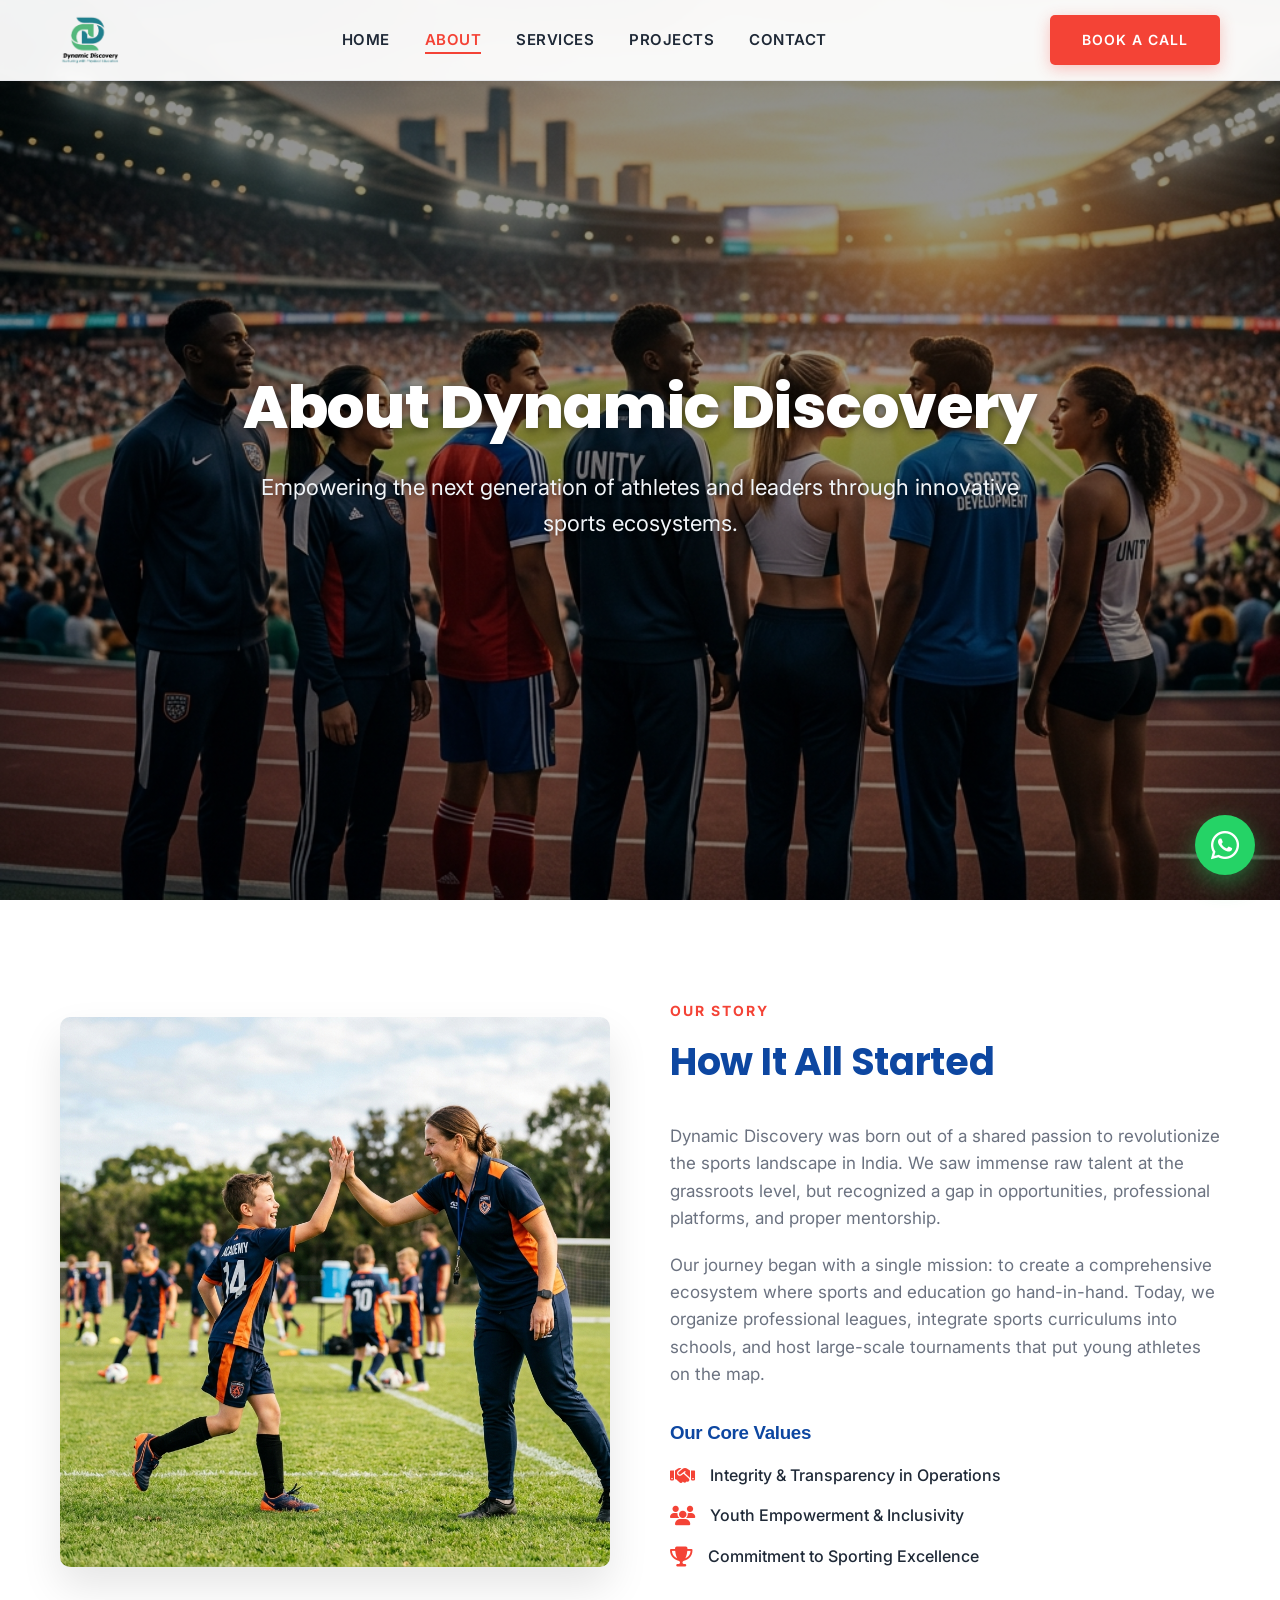
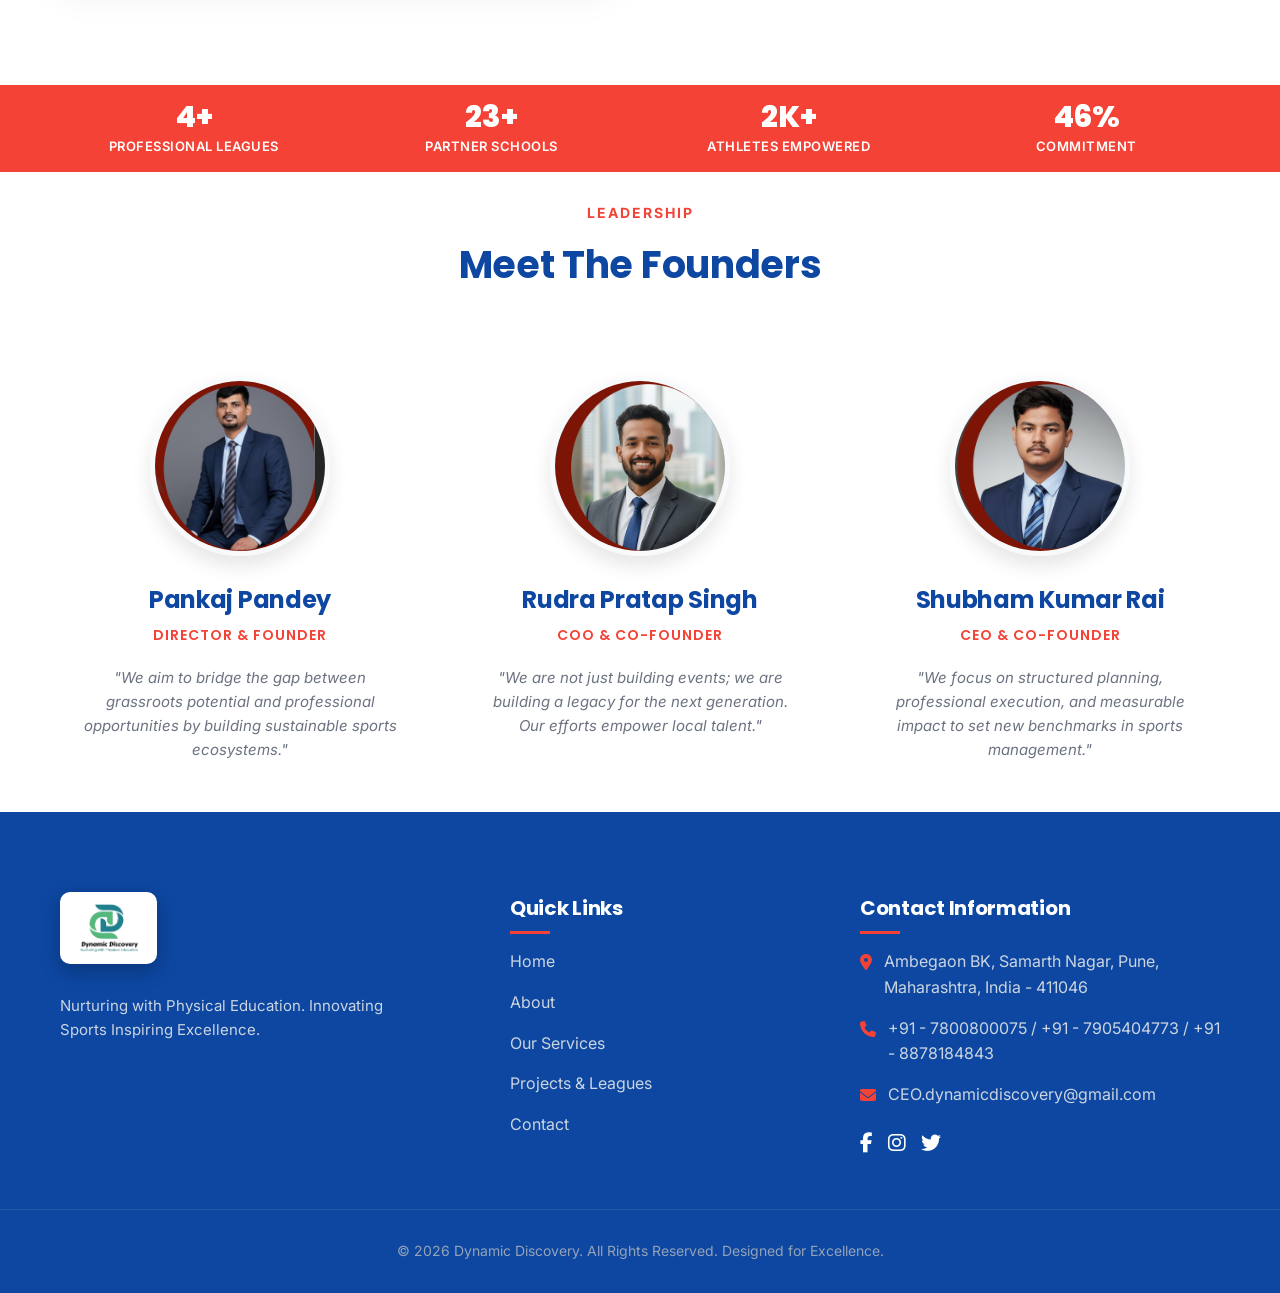
==== commit 9ffc886a: "update" ====
--- a/about.html
+++ b/about.html
@@ -10,9 +10,8 @@
 <link href="https://fonts.googleapis.com/css2?family=Poppins:wght@400;500;600;700;800;900&family=Inter:wght@300;400;500;600;700&display=swap" rel="stylesheet">
 <link rel="stylesheet" href="https://cdnjs.cloudflare.com/ajax/libs/font-awesome/6.5.1/css/all.min.css">
 <link rel="stylesheet" href="assets/css/style.css">
+<link rel="stylesheet" href="assets/css/about.css">
 <link rel="stylesheet" href="assets/css/responsive.css">
-
-<link rel="stylesheet" href="assets/css/about.css">
 </head>
 <body>
 
--- a/assets/css/responsive.css
+++ b/assets/css/responsive.css
@@ -1,110 +1,245 @@
-/* Large Desktops */
-@media (min-width: 1920px) {
+/* ==========================================================================
+   DYNAMIC DISCOVERY - COMPREHENSIVE RESPONSIVE STYLESHEET
+   Mobile (< 576px), Mobile Small (< 400px), Tablet (768px - 1024px), 
+   Laptop (1025px - 1366px), Desktop (> 1366px)
+   ========================================================================== */
+
+/* 1. ULTRA WIDESCREEN & LARGE DESKTOPS (> 1600px) */
+@media (min-width: 1600px) {
     .container {
-        max-width: 1600px;
-    }
-    .hero-content h1 {
-        font-size: 95px;
-    }
-}
-
-/* Laptops & Small Desktops */
+        max-width: 1500px;
+    }
+    .hero-content h1 {
+        font-size: 80px;
+    }
+    .inner-banner h1 {
+        font-size: 65px;
+    }
+}
+
+/* 2. STANDARD DESKTOPS & LAPTOPS (1025px to 1366px) */
 @media (max-width: 1366px) {
-    .hero-content h1 {
-        font-size: 60px;
-    }
-    .section-title h2,
-    .about-content h2,
-    .inner-banner h1 {
-        font-size: 42px;
-    }
-}
-
-/* Tablets (iPad Pro / iPad) */
+    .container {
+        max-width: 1200px;
+    }
+    .hero-content h1 {
+        font-size: 58px;
+    }
+    .inner-banner h1 {
+        font-size: 48px;
+    }
+    .section-title h2 {
+        font-size: 38px;
+    }
+}
+
+/* 3. TABLETS & SMALL LAPTOPS (769px to 1024px) */
 @media (max-width: 1024px) {
-    .grid-4, .grid-3 {
+    .container {
+        max-width: 960px;
+        padding: 0 25px;
+    }
+    .grid-4 {
         grid-template-columns: repeat(2, 1fr);
+        gap: 25px;
+    }
+    .grid-3 {
+        grid-template-columns: repeat(2, 1fr);
+        gap: 25px;
     }
     .grid-2 {
         gap: 30px;
     }
     .hero-content h1 {
-        font-size: 50px;
+        font-size: 46px;
+    }
+    .inner-banner {
+        min-height: 60vh !important;
+        padding: 130px 0 60px !important;
+    }
+    .inner-banner h1 {
+        font-size: 40px !important;
     }
     .dual-section {
         padding: 60px 0;
     }
+    .navbar ul {
+        gap: 20px;
+    }
+    .navbar ul li a {
+        font-size: 14px;
+    }
     .footer-box {
         padding-left: 0 !important;
     }
-    /* Let header stack if it runs out of space */
-    .navbar ul {
+}
+
+/* 4. MOBILE & SMALL TABLETS (577px to 768px) */
+@media (max-width: 768px) {
+    .container {
+        padding: 0 20px;
+    }
+    .grid-4 {
+        grid-template-columns: repeat(2, 1fr);
         gap: 20px;
     }
-}
-
-/* Mobile & Small Tablets */
-@media (max-width: 768px) {
-    .grid-4, .grid-3, .grid-2 {
+    .grid-3, .grid-2 {
         grid-template-columns: 1fr;
+        gap: 25px;
     }
     .dual-image {
         order: -1;
-        margin-bottom: 30px;
+        margin-bottom: 25px;
+    }
+    
+    /* Main Navigation Drawer for Mobile */
+    .main-header {
+        padding: 12px 0;
     }
     .main-header .container {
+        display: flex;
         flex-direction: row;
         justify-content: space-between;
         align-items: center;
-        flex-wrap: wrap;
+        position: relative;
     }
     .mobile-toggle {
-        display: block;
+        display: flex !important;
+        align-items: center;
+        justify-content: center;
         font-size: 24px;
         cursor: pointer;
         color: var(--secondary);
+        width: 40px;
+        height: 40px;
+        border-radius: 8px;
+        background: rgba(13, 71, 161, 0.06);
         order: 3;
     }
     .header-action {
         display: block;
         order: 2;
         margin-left: auto;
-        margin-right: 20px;
+        margin-right: 15px;
     }
     .header-action .primary-btn {
         padding: 8px 16px;
         font-size: 12px;
+        letter-spacing: 0.5px;
     }
     .navbar {
         display: none;
         width: 100%;
         background: #ffffff;
-        box-shadow: 0 10px 15px rgba(0,0,0,0.05);
-        padding: 20px 0;
+        box-shadow: 0 15px 30px rgba(0,0,0,0.12);
+        padding: 25px 20px;
         position: absolute;
         top: 100%;
         left: 0;
+        border-top: 2px solid var(--primary);
+        border-bottom: 1px solid var(--border-color);
+        z-index: 1001;
     }
     .navbar.show {
-        display: block;
+        display: block !important;
+        animation: slideDown 0.3s ease forwards;
+    }
+    @keyframes slideDown {
+        from { opacity: 0; transform: translateY(-10px); }
+        to { opacity: 1; transform: translateY(0); }
     }
     .navbar ul {
         flex-direction: column;
-        align-items: center;
-        gap: 20px;
-    }
-    .hero-content h1 {
-        font-size: 42px;
+        align-items: stretch;
+        gap: 15px;
+    }
+    .navbar ul li a {
+        display: block;
+        padding: 10px 15px;
+        font-size: 15px;
+        border-radius: 6px;
+    }
+    .navbar ul li a:hover, .navbar ul li a.active {
+        background: rgba(244, 67, 54, 0.08);
+    }
+    
+    /* Inner Page Banners */
+    .inner-banner {
+        min-height: 50vh !important;
+        padding: 120px 15px 50px !important;
+    }
+    .inner-banner h1 {
+        font-size: 34px !important;
+    }
+    .inner-banner p {
+        font-size: 16px !important;
+    }
+    
+    /* Hero Section */
+    .hero-content h1 {
+        font-size: 36px;
+    }
+    .hero-content p {
+        font-size: 16px;
     }
     .hero-buttons {
         flex-direction: column;
-    }
+        gap: 15px;
+        width: 100%;
+    }
+    .hero-buttons .primary-btn,
+    .hero-buttons .secondary-btn {
+        width: 100%;
+        text-align: center;
+    }
+    
+    /* Section Padding & Headings */
     .section-padding, .dual-section {
-        padding: 50px 0;
+        padding: 45px 0;
+    }
+    .section-title h2 {
+        font-size: 30px;
+    }
+    
+    /* Stats Section */
+    .stats-section {
+        padding: 25px 0 !important;
+    }
+    .stats-section h2, .counter-number {
+        font-size: 34px !important;
+    }
+    .stats-section p {
+        font-size: 13px !important;
+    }
+    
+    /* WhatsApp QR Section */
+    .whatsapp-qr-card {
+        flex-direction: column;
+        text-align: center;
+        padding: 25px 20px;
+        gap: 25px;
+    }
+    .whatsapp-qr-img {
+        width: 180px;
+    }
+    
+    /* Floating WhatsApp Button */
+    .whatsapp-float {
+        width: 52px;
+        height: 52px;
+        font-size: 28px;
+        bottom: 20px;
+        right: 20px;
+    }
+    
+    /* Footer */
+    .main-footer {
+        padding: 50px 0 20px;
     }
     .footer-box {
         text-align: center;
-        margin-bottom: 30px;
+        margin-bottom: 25px;
+        padding-left: 0 !important;
     }
     .footer-box ul li {
         text-align: center;
@@ -115,31 +250,56 @@
     .footer-box div[style*="display: flex"] {
         justify-content: center;
     }
-}
-
-/* Small Mobile */
-@media (max-width: 480px) {
-    .hero-content h1 {
-        font-size: 32px;
-    }
-    .section-title h2,
-    .about-content h2,
-    .inner-banner h1 {
-        font-size: 28px;
-    }
-    .hero-content p {
-        font-size: 16px;
-    }
-    .primary-btn,
-    .secondary-btn {
-        width: 100%;
-        text-align: center;
-    }
-}
-
-/* Very Small Mobile */
-@media (max-width: 364px) {
-    .hero-content h1 {
+    .footer-logo-box {
+        margin: 0 auto 15px !important;
+    }
+}
+
+/* 5. SMALL MOBILE PHONES (320px to 576px) */
+@media (max-width: 576px) {
+    .grid-4 {
+        grid-template-columns: 1fr;
+        gap: 15px;
+    }
+    .logo img {
+        height: 42px;
+    }
+    .hero-content h1 {
+        font-size: 30px;
+    }
+    .section-title h2 {
         font-size: 26px;
     }
-}
+    .inner-banner h1 {
+        font-size: 28px !important;
+    }
+    .inner-banner p {
+        font-size: 15px !important;
+    }
+    .contact-info-card, .contact-form-card {
+        padding: 25px 15px;
+    }
+    .form-group label {
+        font-size: 14px;
+    }
+    .primary-btn, .secondary-btn {
+        padding: 12px 24px;
+        font-size: 13px;
+    }
+}
+
+/* 6. VERY SMALL MOBILE (Up to 380px) */
+@media (max-width: 380px) {
+    .hero-content h1 {
+        font-size: 25px;
+    }
+    .header-action {
+        display: none; /* Hide top CTA on ultra small screens to preserve logo space */
+    }
+    .inner-banner h1 {
+        font-size: 24px !important;
+    }
+    .whatsapp-qr-img {
+        width: 150px;
+    }
+}
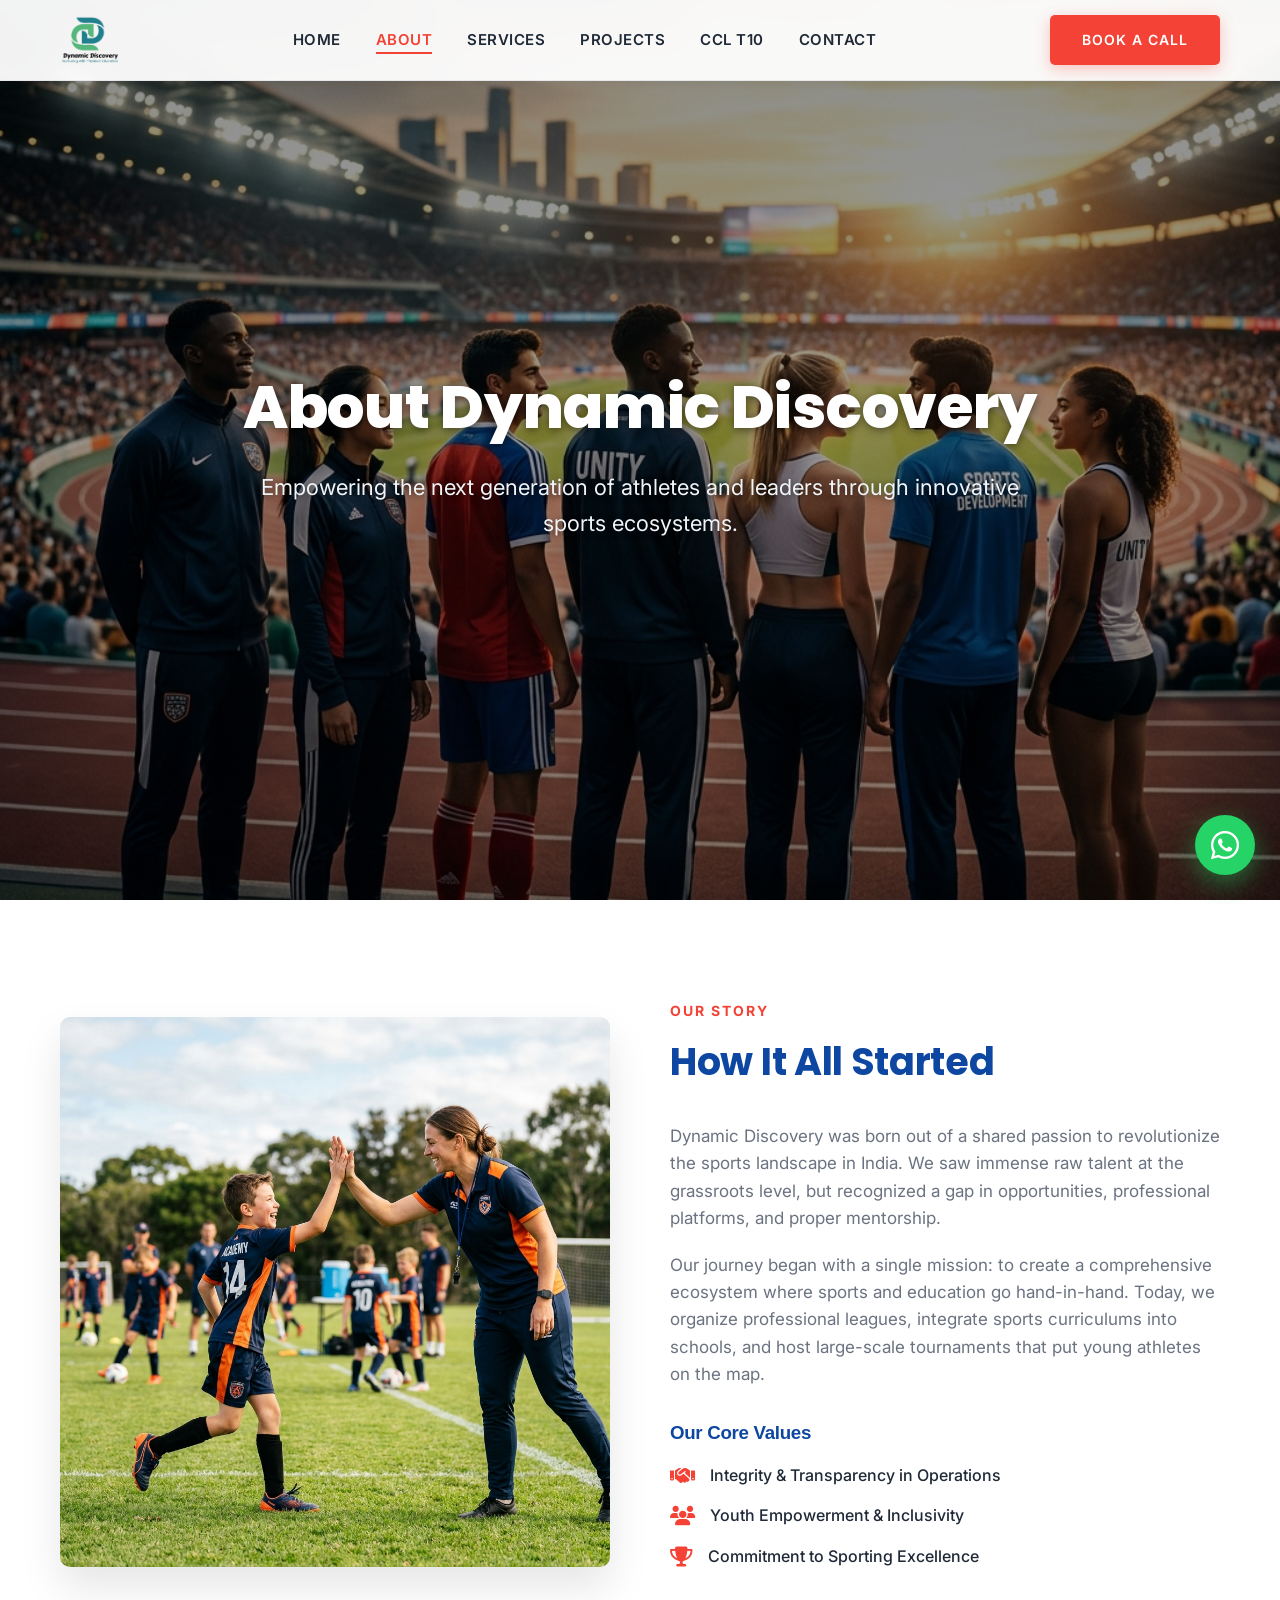
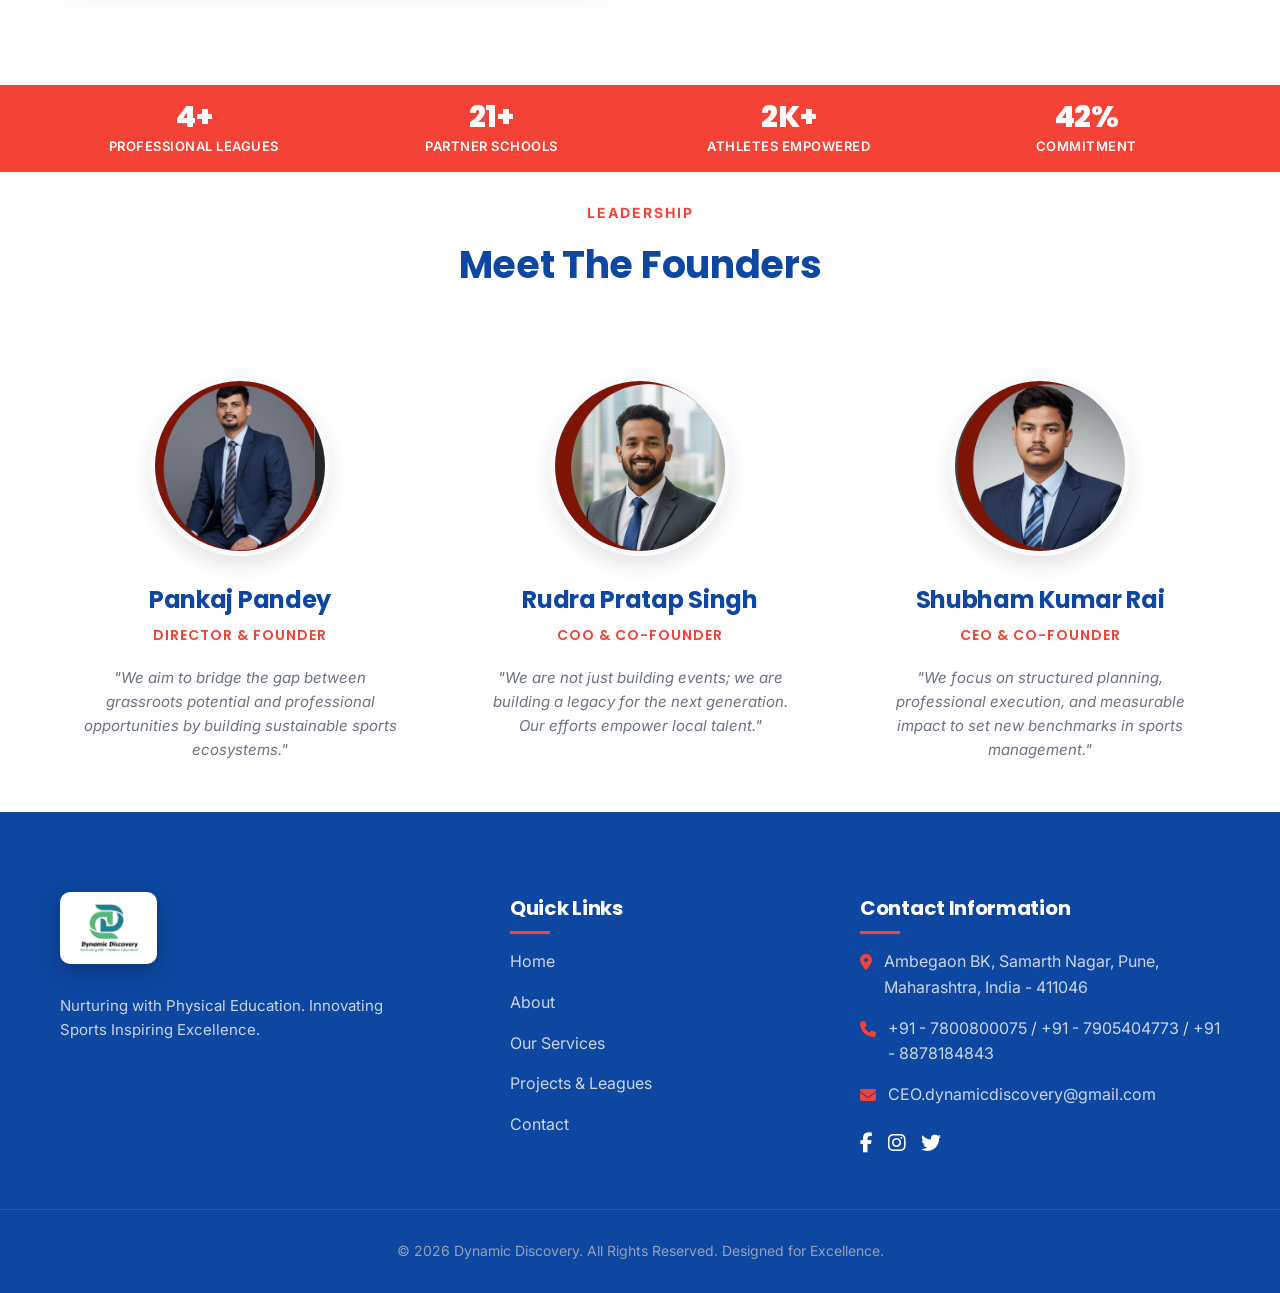
==== commit 583b781d: "update" ====
--- a/about.html
+++ b/about.html
@@ -30,6 +30,7 @@
                 <li><a href="about.html">About</a></li>
                 <li><a href="services.html">Services</a></li>
                 <li><a href="projects.html">Projects</a></li>
+                <li><a href="ccl10.html">CCL T10</a></li>
                 <li><a href="contact.html">Contact</a></li>
             </ul>
         </nav>
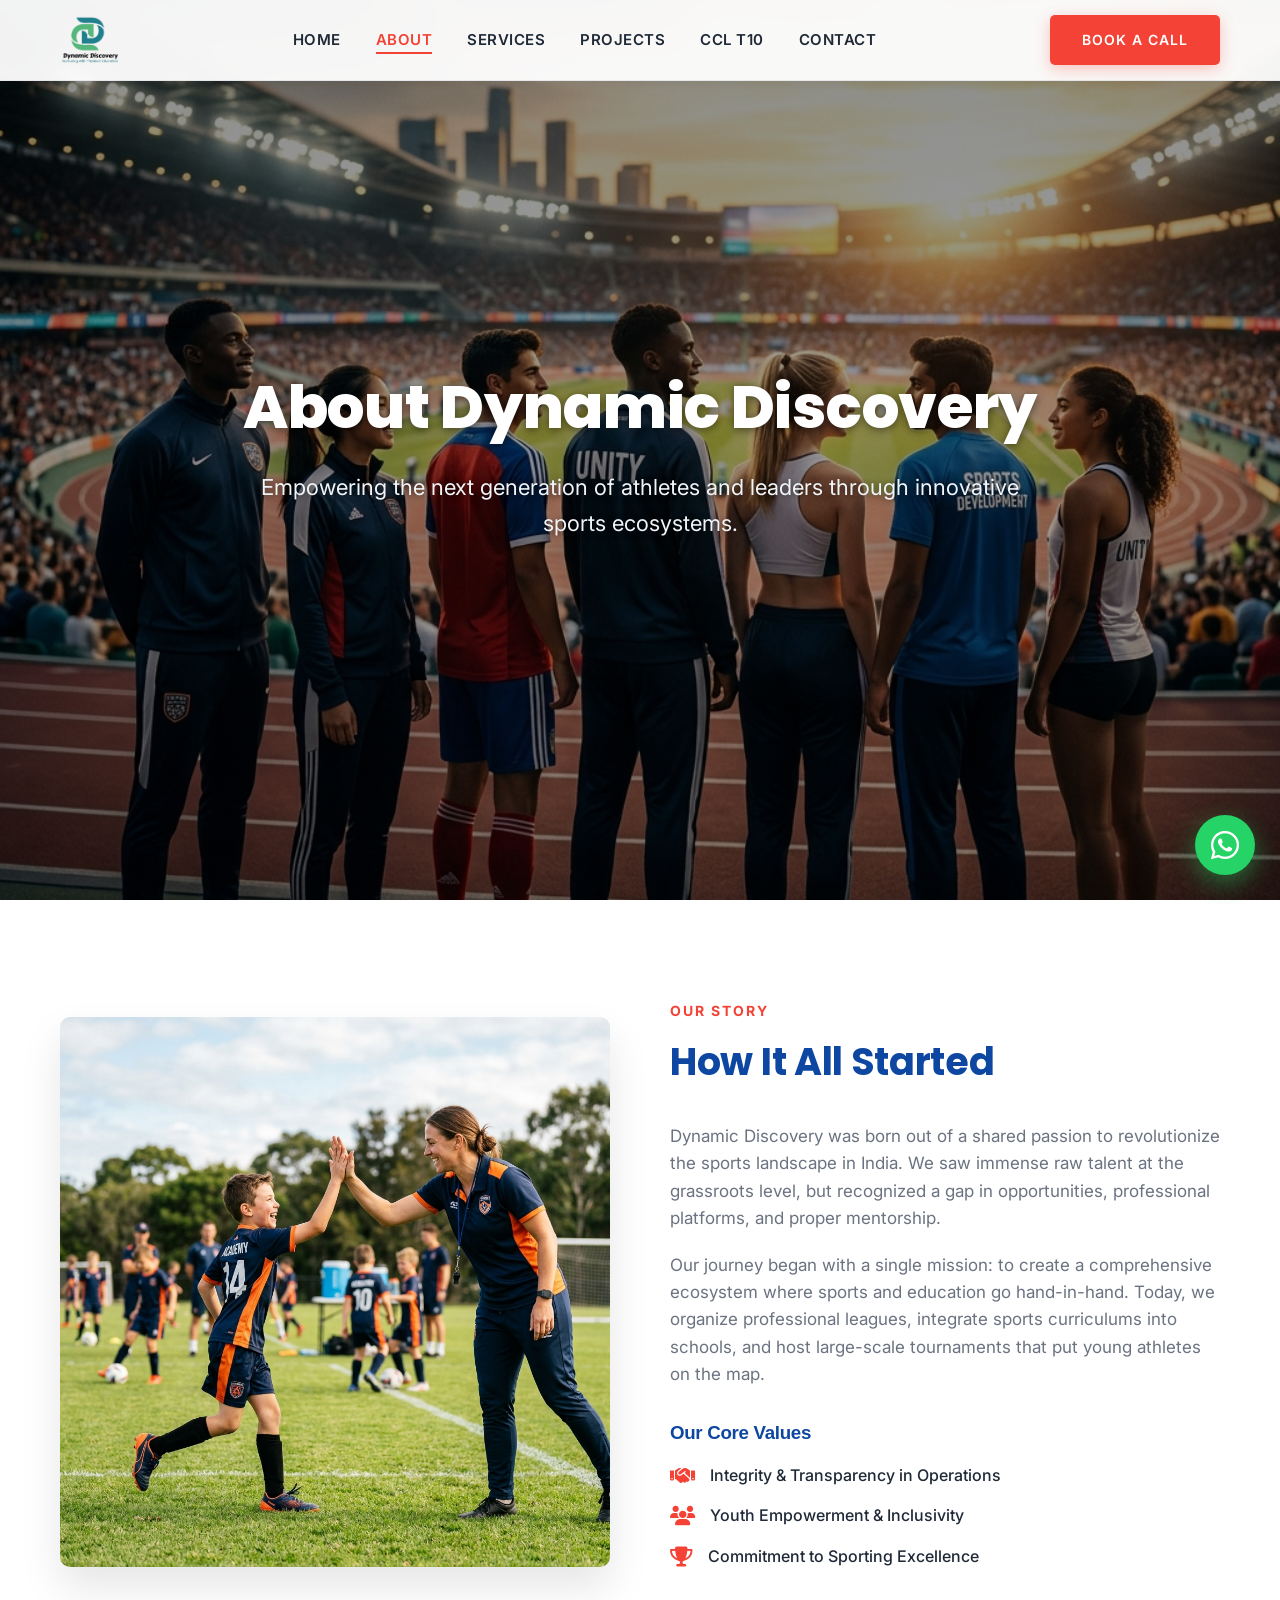
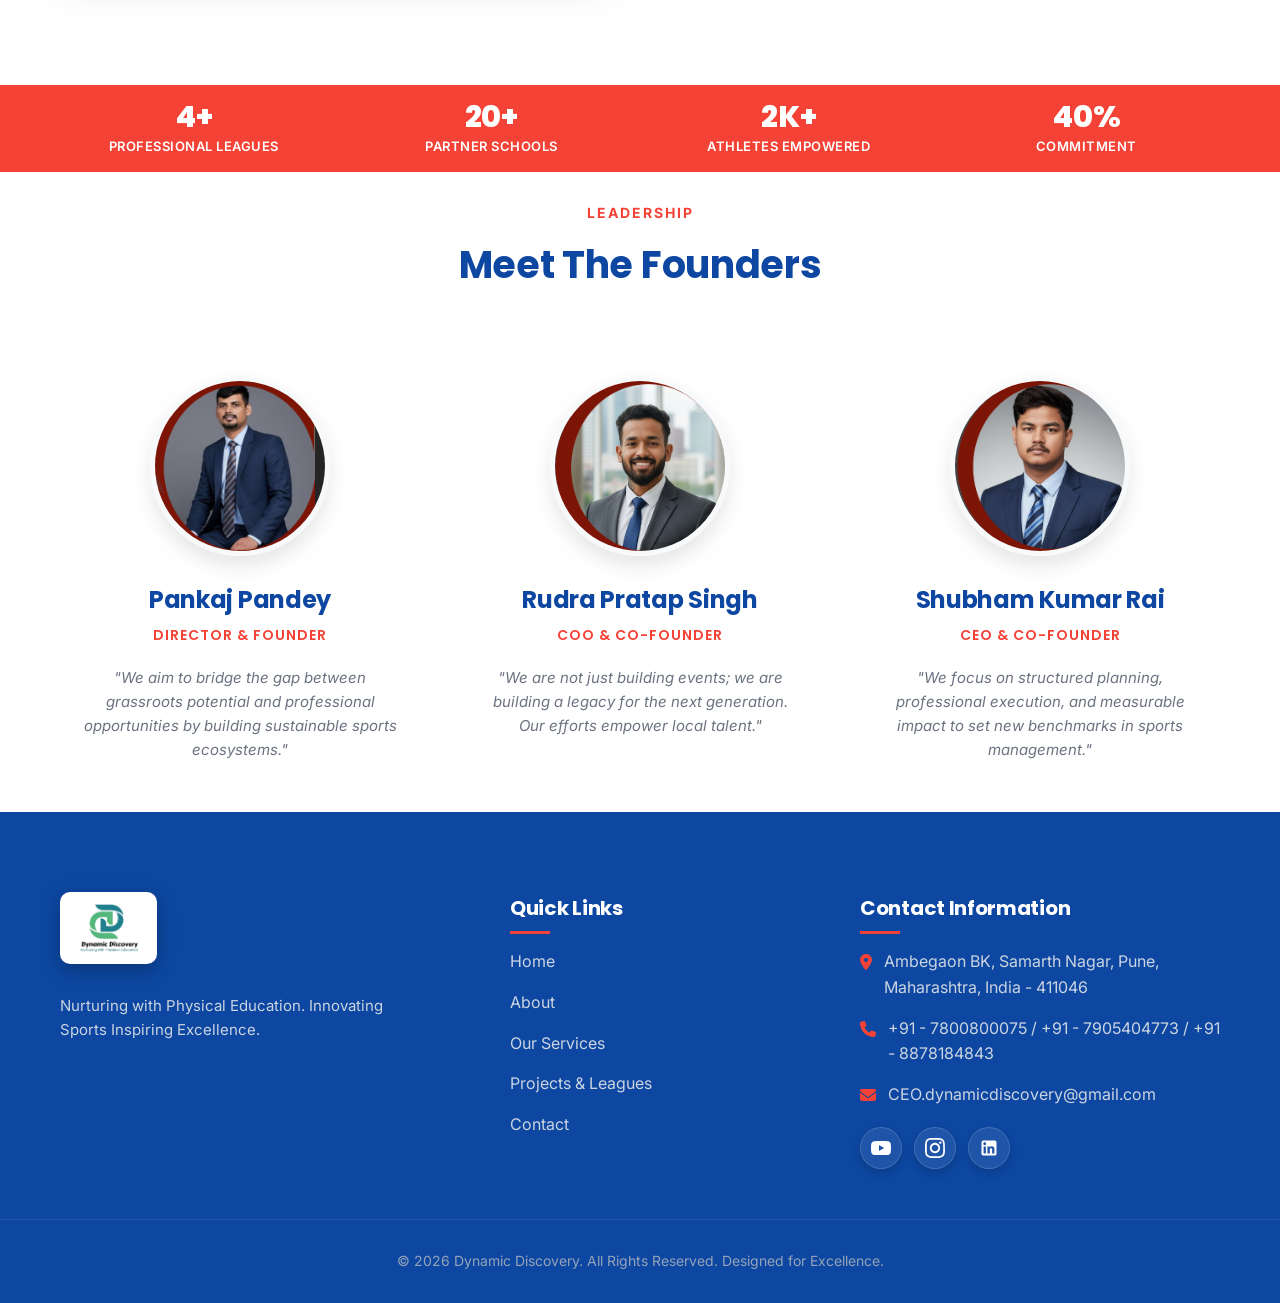
==== commit fd953987: "update" ====
--- a/about.html
+++ b/about.html
@@ -160,10 +160,22 @@
                 <p><i class="fa-solid fa-phone"></i> +91 - 7800800075 / +91 - 7905404773 / +91 - 8878184843</p>
                 <p><i class="fa-solid fa-envelope"></i> CEO.dynamicdiscovery@gmail.com</p>
 
-                <div style="display: flex; gap: 15px; margin-top: 20px;">
-                    <a href="#" style="color: #fff; font-size: 20px;"><i class="fa-brands fa-facebook-f"></i></a>
-                    <a href="#" style="color: #fff; font-size: 20px;"><i class="fa-brands fa-instagram"></i></a>
-                    <a href="#" style="color: #fff; font-size: 20px;"><i class="fa-brands fa-twitter"></i></a>
+                <div class="social-icons-wrapper">
+                    <a href="https://youtube.com/@dynamicdiscoverypvtltd?si=uwCLQw_Umoz6T1I6" target="_blank" rel="noopener noreferrer" class="social-icon-btn youtube" aria-label="YouTube Channel">
+                        <svg viewBox="0 0 24 24" width="20" height="20" fill="currentColor">
+                            <path d="M23.498 6.186a3.016 3.016 0 0 0-2.122-2.136C19.505 3.545 12 3.545 12 3.545s-7.505 0-9.377.505A3.017 3.017 0 0 0 .502 6.186C0 8.07 0 12 0 12s0 3.93.502 5.814a3.016 3.016 0 0 0 2.122 2.136c1.871.505 9.376.505 9.376.505s7.505 0 9.377-.505a3.015 3.015 0 0 0 2.122-2.136C24 15.93 24 12 24 12s0-3.93-.502-5.814zM9.545 15.568V8.432L15.818 12l-6.273 3.568z"/>
+                        </svg>
+                    </a>
+                    <a href="https://www.instagram.com/dynamic.discovery?stkn=c2Jzd2hodzl0b2Vj" target="_blank" rel="noopener noreferrer" class="social-icon-btn instagram" aria-label="Instagram">
+                        <svg viewBox="0 0 24 24" width="20" height="20" fill="currentColor">
+                            <path d="M12 2.163c3.204 0 3.584.012 4.85.07 3.252.148 4.771 1.691 4.919 4.919.058 1.265.069 1.645.069 4.849 0 3.205-.012 3.584-.069 4.849-.149 3.225-1.664 4.771-4.919 4.919-1.266.058-1.644.07-4.85.07-3.204 0-3.584-.012-4.849-.07-3.26-.149-4.771-1.699-4.919-4.92-.058-1.265-.07-1.644-.07-4.849 0-3.204.013-3.583.07-4.849.149-3.227 1.664-4.771 4.919-4.919 1.266-.057 1.645-.069 4.849-.069zm0-2.163c-3.259 0-3.667.014-4.947.072-4.358.2-6.78 2.618-6.98 6.98-.059 1.281-.073 1.689-.073 4.948 0 3.259.014 3.668.072 4.948.2 4.358 2.618 6.78 6.98 6.98 1.281.058 1.689.072 4.948.072 3.259 0 3.668-.014 4.948-.072 4.354-.2 6.782-2.618 6.979-6.98.059-1.28.073-1.689-.073-4.948 0-3.259-.014-3.667-.072-4.947-.196-4.354-2.617-6.78-6.979-6.98-1.281-.059-1.69-.073-4.949-.073zm0 5.838c-3.403 0-6.162 2.759-6.162 6.162s2.759 6.163 6.162 6.163 6.162-2.759 6.162-6.163c0-3.403-2.759-6.162-6.162-6.162zm0 10.162c-2.209 0-4-1.79-4-4 0-2.209 1.791-4 4-4s4 1.791 4 4c0 2.21-1.791 4-4 4zm6.406-11.845c-.796 0-1.441.645-1.441 1.44s.645 1.44 1.441 1.44c.795 0 1.439-.645 1.439-1.44s-.644-1.44-1.439-1.44z"/>
+                        </svg>
+                    </a>
+                    <a href="https://www.linkedin.com/in/dynamic-discovery-328b81310/" target="_blank" rel="noopener noreferrer" class="social-icon-btn linkedin" aria-label="LinkedIn">
+                        <svg viewBox="0 0 24 24" width="19" height="19" fill="currentColor">
+                            <path d="M19 3a2 2 0 0 1 2 2v14a2 2 0 0 1-2 2H5a2 2 0 0 1-2-2V5a2 2 0 0 1 2-2h14m-.5 15.5v-5.3a3.26 3.26 0 0 0-3.26-3.26c-.85 0-1.84.52-2.28 1.3v-1.11h-2.79v8.37h2.79v-4.93c0-.77.62-1.4 1.39-1.4a1.4 1.4 0 0 1 1.4 1.4v4.93h2.75M6.88 8.56a1.68 1.68 0 0 0 1.68-1.68c0-.93-.75-1.69-1.68-1.69a1.69 1.69 0 0 0-1.69 1.69c0 .93.76 1.68 1.69 1.68m1.39 9.94v-8.37H5.5v8.37h2.77z"/>
+                        </svg>
+                    </a>
                 </div>
             </div>
         </div>
--- a/assets/css/style.css
+++ b/assets/css/style.css
@@ -533,6 +533,94 @@
     padding-left: 5px;
 }
 
+/* Social Icons - Animated SVG Icons */
+.social-icons-wrapper {
+    display: flex;
+    align-items: center;
+    gap: 12px;
+    margin-top: 20px;
+    flex-wrap: wrap;
+}
+
+.social-icon-btn {
+    position: relative;
+    width: 42px;
+    height: 42px;
+    border-radius: 50%;
+    background: rgba(255, 255, 255, 0.08);
+    backdrop-filter: blur(8px);
+    -webkit-backdrop-filter: blur(8px);
+    border: 1px solid rgba(255, 255, 255, 0.16);
+    display: inline-flex;
+    align-items: center;
+    justify-content: center;
+    color: #ffffff;
+    text-decoration: none;
+    transition: all 0.35s cubic-bezier(0.34, 1.56, 0.64, 1);
+    box-shadow: 0 4px 10px rgba(0, 0, 0, 0.15);
+    cursor: pointer;
+}
+
+.social-icon-btn svg {
+    width: 20px;
+    height: 20px;
+    fill: currentColor;
+    transition: transform 0.35s cubic-bezier(0.34, 1.56, 0.64, 1);
+}
+
+.social-icon-btn:hover {
+    transform: translateY(-5px) scale(1.12);
+}
+
+.social-icon-btn:hover svg {
+    transform: scale(1.15);
+}
+
+.social-icon-btn:active {
+    transform: translateY(-1px) scale(0.92);
+    transition: transform 0.1s ease;
+}
+
+/* YouTube Specific Styling & Hover Glow */
+.social-icon-btn.youtube:hover {
+    background: #ff0000;
+    border-color: #ff0000;
+    color: #ffffff;
+    box-shadow: 0 8px 24px rgba(255, 0, 0, 0.55);
+}
+
+/* Instagram Specific Styling & Hover Glow */
+.social-icon-btn.instagram:hover {
+    background: radial-gradient(circle at 30% 107%, #fdf497 0%, #fdf497 5%, #fd5949 45%, #d6249f 60%, #285AEB 90%);
+    border-color: transparent;
+    color: #ffffff;
+    box-shadow: 0 8px 24px rgba(214, 36, 159, 0.55);
+}
+
+/* Facebook Specific Styling & Hover Glow */
+.social-icon-btn.facebook:hover {
+    background: #1877f2;
+    border-color: #1877f2;
+    color: #ffffff;
+    box-shadow: 0 8px 24px rgba(24, 119, 242, 0.55);
+}
+
+/* LinkedIn Specific Styling & Hover Glow */
+.social-icon-btn.linkedin:hover {
+    background: #0077b5;
+    border-color: #0077b5;
+    color: #ffffff;
+    box-shadow: 0 8px 24px rgba(0, 119, 181, 0.55);
+}
+
+/* Twitter/X Specific Styling & Hover Glow */
+.social-icon-btn.twitter:hover {
+    background: #000000;
+    border-color: rgba(255, 255, 255, 0.4);
+    color: #ffffff;
+    box-shadow: 0 8px 24px rgba(0, 0, 0, 0.6);
+}
+
 /* Newsletter Input */
 .newsletter-input {
     display: flex;
